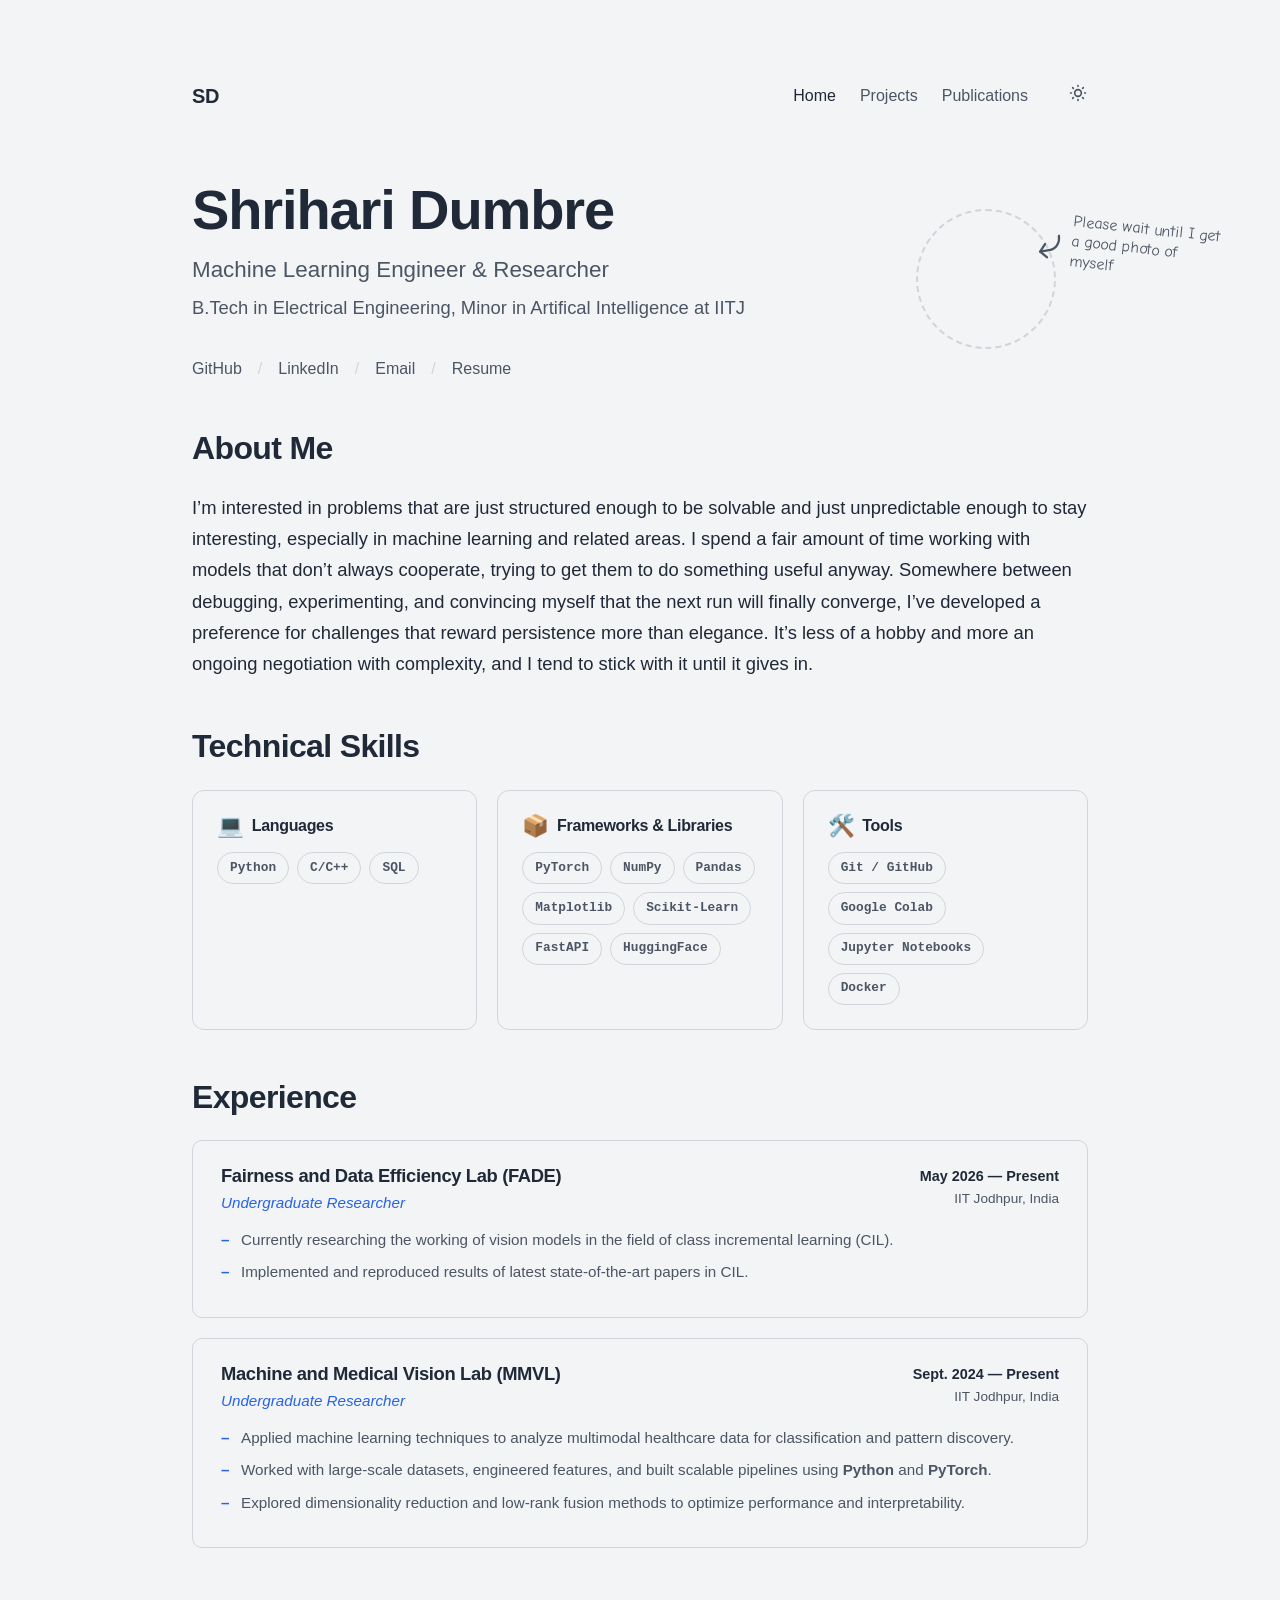
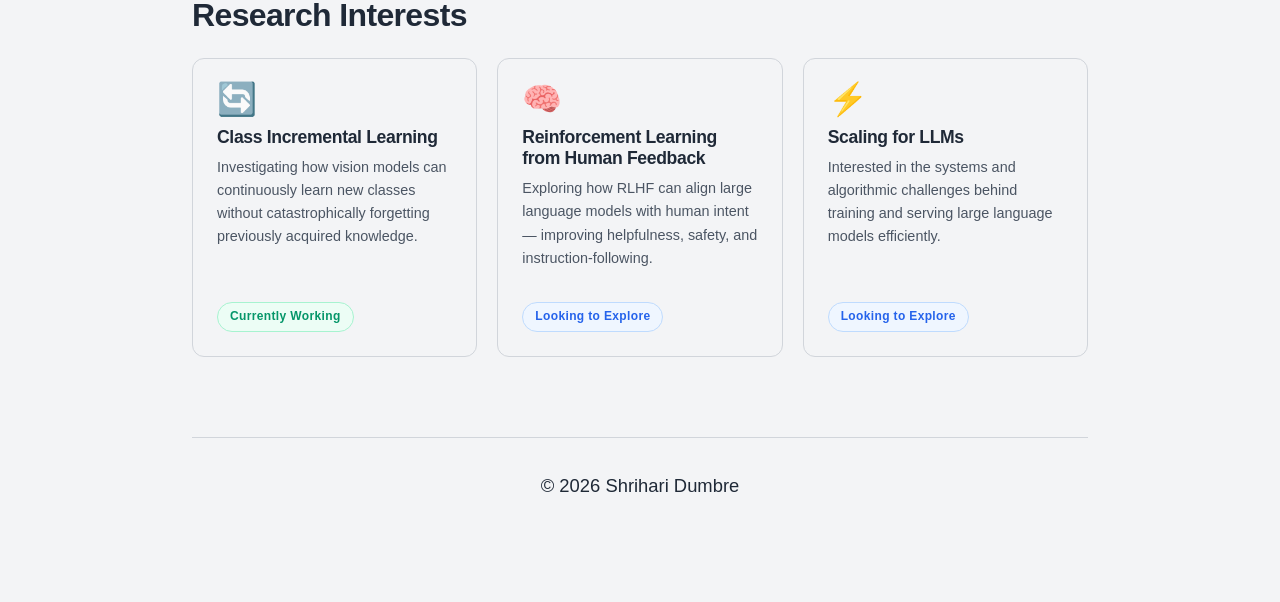
==== index.html @ 342f20e9 "added skills" ====
<!DOCTYPE html>
<html lang="en">
<head>
  <meta charset="UTF-8" />
  <meta name="viewport" content="width=device-width, initial-scale=1.0" />
  <title>Shrihari Dumbre - AI/ML Engineer</title>
  <meta name="description" content="Shrihari Dumbre - Machine Learning Engineer & Researcher." />
  <meta name="theme-color" content="#f3f4f6" />
  <link rel="icon" href="data:image/svg+xml,<svg xmlns='http://www.w3.org/2000/svg' viewBox='0 0 100 100'><text y='.9em' font-size='90'>SD</text></svg>" />
  <link rel="stylesheet" href="style.css?v=2" />
</head>
<body>

<div class="container">
  <nav>
    <a href="index.html" class="logo">SD</a>
    <ul class="nav-links">
      <li><a href="index.html" class="active">Home</a></li>
      <li><a href="projects.html">Projects</a></li>
      <li><a href="publications.html">Publications</a></li>
      <li>
        <button id="theme-toggle" class="theme-toggle" aria-label="Toggle Dark Mode">
          <svg class="sun-icon" xmlns="http://www.w3.org/2000/svg" fill="none" viewBox="0 0 24 24" stroke="currentColor">
            <path stroke-linecap="round" stroke-linejoin="round" stroke-width="2" d="M12 3v1m0 16v1m9-9h-1M4 12H3m15.364 6.364l-.707-.707M6.343 6.343l-.707-.707m12.728 0l-.707.707M6.343 17.657l-.707.707M16 12a4 4 0 11-8 0 4 4 0 018 0z" />
          </svg>
          <svg class="moon-icon" xmlns="http://www.w3.org/2000/svg" fill="none" viewBox="0 0 24 24" stroke="currentColor">
            <path stroke-linecap="round" stroke-linejoin="round" stroke-width="2" d="M20.354 15.354A9 9 0 018.646 3.646 9.003 9.003 0 0012 21a9.003 9.003 0 008.354-5.646z" />
          </svg>
        </button>
      </li>
    </ul>
  </nav>

  <main>
    <section id="hero">
      <div class="hero-layout">
        <div class="hero-text">
          <h1><span class="happy-name">Shrihari Dumbre</span></h1>
          <p class="subtitle">Machine Learning Engineer & Researcher</p>
          <p class="education">B.Tech in Electrical Engineering, Minor in Artifical Intelligence at IITJ</p>
          
          <div class="hero-links">
            <a href="https://github.com/helomelo1" target="_blank" rel="noopener">GitHub</a>
            <span class="sep">/</span>
            <a href="https://linkedin.com/in/shrihari-dumbre" target="_blank" rel="noopener">LinkedIn</a>
            <span class="sep">/</span>
            <a href="mailto:shriharidumbre16@gmail.com">Email</a>
            <span class="sep">/</span>
            <a href="assets/resume.pdf" target="_blank" rel="noopener">Resume</a>
          </div>
        </div>
        
        <div class="hero-photo-container">
          <div class="photo-note">
            Please wait until I get a good photo of myself
            <svg width="36" height="36" viewBox="0 0 24 24" fill="none" stroke="currentColor" stroke-width="1.5" stroke-linecap="round" stroke-linejoin="round" class="arrow-icon">
              <path d="M5 9c0 4.5 3 8.5 8 8.5h6" />
              <path d="m15 13 4 4.5-4 4.5" />
            </svg>
          </div>
          <div class="photo-slot"></div>
        </div>
      </div>
    </section>

    <section id="about">
      <h2>About Me</h2>
      <p>
        I’m interested in problems that are just structured enough to be solvable and just unpredictable enough to stay interesting, especially in machine learning and related areas. I spend a fair amount of time working with models that don’t always cooperate, trying to get them to do something useful anyway. Somewhere between debugging, experimenting, and convincing myself that the next run will finally converge, I’ve developed a preference for challenges that reward persistence more than elegance. It’s less of a hobby and more an ongoing negotiation with complexity, and I tend to stick with it until it gives in.
      </p>
    </section>

    <section id="skills">
      <h2>Technical Skills</h2>

      <div class="skills-grid">
        <div class="skill-category">
          <h3 class="skill-category-title">
            <span class="skill-category-icon">💻</span>
            Languages
          </h3>
          <div class="skill-tags">
            <span class="skill-pill">Python</span>
            <span class="skill-pill">C/C++</span>
            <span class="skill-pill">SQL</span>
          </div>
        </div>

        <div class="skill-category">
          <h3 class="skill-category-title">
            <span class="skill-category-icon">📦</span>
            Frameworks & Libraries
          </h3>
          <div class="skill-tags">
            <span class="skill-pill">PyTorch</span>
            <span class="skill-pill">NumPy</span>
            <span class="skill-pill">Pandas</span>
            <span class="skill-pill">Matplotlib</span>
            <span class="skill-pill">Scikit-Learn</span>
            <span class="skill-pill">FastAPI</span>
            <span class="skill-pill">HuggingFace</span>
          </div>
        </div>

        <div class="skill-category">
          <h3 class="skill-category-title">
            <span class="skill-category-icon">🛠️</span>
            Tools
          </h3>
          <div class="skill-tags">
            <span class="skill-pill">Git / GitHub</span>
            <span class="skill-pill">Google Colab</span>
            <span class="skill-pill">Jupyter Notebooks</span>
            <span class="skill-pill">Docker</span>
          </div>
        </div>
      </div>
    </section>

    <section id="experience">
      <h2>Experience</h2>

      <div class="exp-card">
        <div class="exp-header">
          <div>
            <h3 class="exp-title">Fairness and Data Efficiency Lab (FADE)</h3>
            <p class="exp-role">Undergraduate Researcher</p>
          </div>
          <div class="exp-meta">
            <span class="exp-date">May 2026 — Present</span>
            <span class="exp-location">IIT Jodhpur, India</span>
          </div>
        </div>
        <ul class="exp-bullets">
          <li>Currently researching the working of vision models in the field of class incremental learning (CIL).</li>
          <li>Implemented and reproduced results of latest state-of-the-art papers in CIL.</li>
        </ul>
      </div>

      <div class="exp-card">
        <div class="exp-header">
          <div>
            <h3 class="exp-title">Machine and Medical Vision Lab (MMVL)</h3>
            <p class="exp-role">Undergraduate Researcher</p>
          </div>
          <div class="exp-meta">
            <span class="exp-date">Sept. 2024 — Present</span>
            <span class="exp-location">IIT Jodhpur, India</span>
          </div>
        </div>
        <ul class="exp-bullets">
          <li>Applied machine learning techniques to analyze multimodal healthcare data for classification and pattern discovery.</li>
          <li>Worked with large-scale datasets, engineered features, and built scalable pipelines using <strong>Python</strong> and <strong>PyTorch</strong>.</li>
          <li>Explored dimensionality reduction and low-rank fusion methods to optimize performance and interpretability.</li>
        </ul>
      </div>
    </section>

    <section id="research-interests">
      <h2>Research Interests</h2>

      <div class="research-grid">
        <div class="research-card">
          <div class="research-icon">🔄</div>
          <h3>Class Incremental Learning</h3>
          <p>Investigating how vision models can continuously learn new classes without catastrophically forgetting previously acquired knowledge.</p>
          <span class="research-status active">Currently Working</span>
        </div>

        <div class="research-card">
          <div class="research-icon">🧠</div>
          <h3>Reinforcement Learning from Human Feedback</h3>
          <p>Exploring how RLHF can align large language models with human intent — improving helpfulness, safety, and instruction-following.</p>
          <span class="research-status exploring">Looking to Explore</span>
        </div>

        <div class="research-card">
          <div class="research-icon">⚡</div>
          <h3>Scaling for LLMs</h3>
          <p>Interested in the systems and algorithmic challenges behind training and serving large language models efficiently.</p>
          <span class="research-status exploring">Looking to Explore</span>
        </div>
      </div>
    </section>
  </main>

  <footer>
    <p>© 2026 Shrihari Dumbre</p>
  </footer>
</div>

<script src="script.js"></script>
</body>
</html>
---- style.css ----
@import url('https://fonts.googleapis.com/css2?family=Comic+Neue:wght@700&display=swap');

:root {
  --bg: #f3f4f6;
  --text: #1f2937;
  --text-muted: #4b5563;
  --border: #d1d5db;
  --accent: #2563eb;
  --accent-hover: #1d4ed8;
  --font-sans: -apple-system, BlinkMacSystemFont, "Segoe UI", Roboto, "Helvetica Neue", Arial, sans-serif;
  --font-mono: ui-monospace, SFMono-Regular, Menlo, Monaco, Consolas, monospace;
}

[data-theme="dark"] {
  --bg: #171717;
  --text: #f5f5f5;
  --text-muted: #a3a3a3;
  --border: #404040;
  --accent: #60a5fa;
  --accent-hover: #93c5fd;
}

*, *::before, *::after {
  box-sizing: border-box;
  margin: 0;
  padding: 0;
}

body {
  font-family: var(--font-sans);
  background-color: var(--bg);
  color: var(--text);
  line-height: 1.6;
  -webkit-font-smoothing: antialiased;
  -moz-osx-font-smoothing: grayscale;
}

.container {
  max-width: 960px;
  margin: 0 auto;
  padding: 5rem 2rem;
}

/* Navigation */
nav {
  margin-bottom: 4rem;
  display: flex;
  align-items: center;
  justify-content: space-between;
}

.logo {
  font-weight: 700;
  font-size: 1.25rem;
  color: var(--text);
  text-decoration: none;
  letter-spacing: -0.02em;
}

.nav-links {
  list-style: none;
  display: flex;
  gap: 1.5rem;
}

.nav-links a {
  text-decoration: none;
  color: var(--text-muted);
  font-weight: 500;
  transition: color 0.2s ease;
}

.nav-links a:hover,
.nav-links a.active {
  color: var(--text);
}

.theme-toggle {
  background: none;
  border: none;
  color: var(--text-muted);
  cursor: pointer;
  display: flex;
  align-items: center;
  justify-content: center;
  transition: color 0.2s ease;
  padding: 0;
  margin-left: 1rem;
}

.theme-toggle:hover {
  color: var(--text);
}

.theme-toggle svg {
  width: 20px;
  height: 20px;
}

[data-theme="dark"] .sun-icon {
  display: none;
}
:root:not([data-theme="dark"]) .moon-icon {
  display: none;
}

/* Typography */
h1, h2, h3 {
  font-weight: 700;
  color: var(--text);
  line-height: 1.2;
  letter-spacing: -0.02em;
}

h1 {
  font-size: 3.5rem;
  margin-bottom: 0.5rem;
}

h2 {
  font-size: 2rem;
  margin-top: 3rem;
  margin-bottom: 1.5rem;
  color: var(--text);
}

h3 {
  font-size: 1.4rem;
  margin-bottom: 0.75rem;
}

p {
  margin-bottom: 1.25rem;
  color: var(--text);
  font-size: 1.15rem;
  line-height: 1.7;
}

.subtitle {
  font-size: 1.4rem;
  color: var(--text-muted);
  margin-bottom: 2rem;
}

.hero-text .subtitle {
  margin-bottom: 0.2rem;
}

.education {
  font-size: 1.15rem;
  color: var(--text-muted);
  margin-top: 0;
  margin-bottom: 2rem;
  font-weight: 500;
}

/* Links */
a {
  color: var(--accent);
  text-decoration: none;
}

a:hover {
  text-decoration: underline;
  color: var(--accent-hover);
}

.hero-links {
  display: flex;
  gap: 1rem;
  margin-top: 1.5rem;
  align-items: center;
}

.hero-links .sep {
  color: var(--border);
}

.hero-links a {
  color: var(--text-muted);
  font-weight: 500;
}

.hero-links a:hover {
  color: var(--text);
  text-decoration: none;
}

/* Projects */
.project-list {
  display: flex;
  flex-direction: column;
  gap: 2rem;
  margin-top: 2rem;
}

.project-item {
  border: 1px solid var(--border);
  padding: 1.5rem;
  border-radius: 8px;
  transition: border-color 0.2s ease, box-shadow 0.2s ease;
  text-decoration: none;
  display: block;
}

.project-item:hover {
  border-color: #d1d5db;
  box-shadow: 0 4px 6px -1px rgba(0, 0, 0, 0.05);
  text-decoration: none;
}

.project-item p {
  color: var(--text-muted);
  margin-bottom: 1rem;
  font-size: 0.95rem;
}

.tags {
  display: flex;
  flex-wrap: wrap;
  gap: 1rem;
}

.tag {
  font-family: var(--font-mono);
  font-size: 0.85rem;
  font-weight: 600;
  padding: 0.25rem 0.6rem;
  border-radius: 6px;
  border: 1px solid transparent;
}

/* Cohesive Tag Palette (Light Mode) */
.tag:nth-child(5n+1) { background-color: #eff6ff; color: #2563eb; border-color: #bfdbfe; } /* Blue */
.tag:nth-child(5n+2) { background-color: #f5f3ff; color: #7c3aed; border-color: #ddd6fe; } /* Violet */
.tag:nth-child(5n+3) { background-color: #f0fdf4; color: #16a34a; border-color: #bbf7d0; } /* Green */
.tag:nth-child(5n+4) { background-color: #fffbeb; color: #d97706; border-color: #fde68a; } /* Amber */
.tag:nth-child(5n+5) { background-color: #f8fafc; color: #475569; border-color: #e2e8f0; } /* Slate */

/* Cohesive Tag Palette (Dark Mode) */
[data-theme="dark"] .tag:nth-child(5n+1) { background-color: rgba(37, 99, 235, 0.15); color: #60a5fa; border-color: rgba(37, 99, 235, 0.3); }
[data-theme="dark"] .tag:nth-child(5n+2) { background-color: rgba(124, 58, 237, 0.15); color: #a78bfa; border-color: rgba(124, 58, 237, 0.3); }
[data-theme="dark"] .tag:nth-child(5n+3) { background-color: rgba(22, 163, 74, 0.15); color: #4ade80; border-color: rgba(22, 163, 74, 0.3); }
[data-theme="dark"] .tag:nth-child(5n+4) { background-color: rgba(217, 119, 6, 0.15); color: #fbbf24; border-color: rgba(217, 119, 6, 0.3); }
[data-theme="dark"] .tag:nth-child(5n+5) { background-color: rgba(71, 85, 105, 0.15); color: #94a3b8; border-color: rgba(71, 85, 105, 0.3); }

/* Footer */
footer {
  margin-top: 5rem;
  padding-top: 2rem;
  border-top: 1px solid var(--border);
  color: var(--text-muted);
  font-size: 0.875rem;
  text-align: center;
}

/* Experience Cards */
.exp-card {
  border: 1px solid var(--border);
  border-radius: 10px;
  padding: 1.5rem 1.75rem;
  margin-bottom: 1.25rem;
  transition: border-color 0.25s ease, box-shadow 0.25s ease, transform 0.25s ease;
  background: var(--bg);
}

.exp-card:hover {
  border-color: var(--accent);
  box-shadow: 0 4px 16px rgba(37, 99, 235, 0.08);
  transform: translateY(-2px);
}

[data-theme="dark"] .exp-card:hover {
  box-shadow: 0 4px 16px rgba(96, 165, 250, 0.1);
}

.exp-header {
  display: flex;
  justify-content: space-between;
  align-items: flex-start;
  gap: 1rem;
  margin-bottom: 0.75rem;
}

.exp-title {
  font-size: 1.15rem;
  font-weight: 700;
  color: var(--text);
  margin-bottom: 0.2rem;
}

.exp-role {
  font-size: 0.95rem;
  color: var(--accent);
  font-weight: 500;
  font-style: italic;
  margin-bottom: 0 !important;
}

.exp-meta {
  display: flex;
  flex-direction: column;
  align-items: flex-end;
  flex-shrink: 0;
}

.exp-date {
  font-size: 0.9rem;
  font-weight: 600;
  color: var(--text);
  white-space: nowrap;
}

.exp-location {
  font-size: 0.85rem;
  color: var(--text-muted);
}

.exp-bullets {
  list-style: none;
  padding-left: 0;
  margin-top: 0.5rem;
}

.exp-bullets li {
  position: relative;
  padding-left: 1.25rem;
  margin-bottom: 0.5rem;
  font-size: 0.95rem;
  color: var(--text-muted);
  line-height: 1.6;
}

.exp-bullets li::before {
  content: "–";
  position: absolute;
  left: 0;
  color: var(--accent);
  font-weight: 700;
}

/* Research Interest Cards */
.research-grid {
  display: grid;
  grid-template-columns: repeat(auto-fit, minmax(260px, 1fr));
  gap: 1.25rem;
}

.research-card {
  border: 1px solid var(--border);
  border-radius: 12px;
  padding: 1.5rem;
  transition: border-color 0.25s ease, box-shadow 0.25s ease, transform 0.25s ease;
  background: var(--bg);
  display: flex;
  flex-direction: column;
}

.research-card:hover {
  border-color: var(--accent);
  box-shadow: 0 6px 20px rgba(37, 99, 235, 0.08);
  transform: translateY(-3px);
}

[data-theme="dark"] .research-card:hover {
  box-shadow: 0 6px 20px rgba(96, 165, 250, 0.1);
}

.research-icon {
  font-size: 2rem;
  margin-bottom: 0.75rem;
  line-height: 1;
}

.research-card h3 {
  font-size: 1.1rem;
  margin-bottom: 0.5rem;
}

.research-card p {
  font-size: 0.9rem;
  color: var(--text-muted);
  line-height: 1.6;
  flex: 1;
}

.research-status {
  display: inline-block;
  font-size: 0.75rem;
  font-weight: 600;
  letter-spacing: 0.03em;
  padding: 0.3rem 0.75rem;
  border-radius: 20px;
  margin-top: 0.75rem;
  width: fit-content;
}

.research-status.active {
  background-color: #ecfdf5;
  color: #059669;
  border: 1px solid #a7f3d0;
}

.research-status.exploring {
  background-color: #eff6ff;
  color: #2563eb;
  border: 1px solid #bfdbfe;
}

[data-theme="dark"] .research-status.active {
  background-color: rgba(5, 150, 105, 0.15);
  color: #34d399;
  border-color: rgba(5, 150, 105, 0.3);
}

[data-theme="dark"] .research-status.exploring {
  background-color: rgba(37, 99, 235, 0.15);
  color: #60a5fa;
  border-color: rgba(37, 99, 235, 0.3);
}

/* Technical Skills */
.skills-grid {
  display: grid;
  grid-template-columns: repeat(3, 1fr);
  gap: 1.25rem;
}

.skill-category {
  border: 1px solid var(--border);
  border-radius: 12px;
  padding: 1.5rem;
  background: var(--bg);
  transition: border-color 0.25s ease, box-shadow 0.25s ease, transform 0.25s ease;
}

.skill-category:hover {
  border-color: var(--accent);
  box-shadow: 0 6px 20px rgba(37, 99, 235, 0.08);
  transform: translateY(-3px);
}

[data-theme="dark"] .skill-category:hover {
  box-shadow: 0 6px 20px rgba(96, 165, 250, 0.1);
}

.skill-category-title {
  font-size: 1rem;
  font-weight: 700;
  color: var(--text);
  margin-bottom: 1rem;
  display: flex;
  align-items: center;
  gap: 0.5rem;
}

.skill-category-icon {
  font-size: 1.35rem;
  line-height: 1;
}

.skill-tags {
  display: flex;
  flex-wrap: wrap;
  gap: 0.5rem;
}

.skill-pill {
  font-family: var(--font-mono);
  font-size: 0.8rem;
  font-weight: 600;
  padding: 0.3rem 0.75rem;
  border-radius: 20px;
  border: 1px solid var(--border);
  color: var(--text-muted);
  background: var(--bg);
  transition: all 0.2s ease;
  cursor: default;
}

.skill-pill:hover {
  color: var(--accent);
  border-color: var(--accent);
  background: #eff6ff;
  box-shadow: 0 0 0 3px rgba(37, 99, 235, 0.08);
}

[data-theme="dark"] .skill-pill:hover {
  background: rgba(37, 99, 235, 0.12);
  box-shadow: 0 0 0 3px rgba(96, 165, 250, 0.1);
}

/* Hero Layout & Photo Slot */
.happy-name {
  color: var(--text);
}

.hero-layout {
  display: flex;
  align-items: center;
  justify-content: space-between;
  gap: 2rem;
  margin-bottom: 2rem;
}

.hero-text {
  flex: 1;
}

.hero-photo-container {
  position: relative;
  display: flex;
  justify-content: center;
  align-items: center;
  flex-shrink: 0;
  margin-right: 2rem;
}

.photo-slot {
  width: 140px;
  height: 140px;
  border-radius: 50%;
  background: var(--bg);
  border: 2px dashed var(--border);
  display: flex;
  align-items: center;
  justify-content: center;
}

.photo-note {
  position: absolute;
  left: 155px;
  top: 10px;
  width: 150px;
  font-family: 'Comic Neue', "Comic Sans MS", cursive;
  font-size: 1rem;
  color: var(--text-muted);
  line-height: 1.25;
  text-align: left;
  transform: rotate(6deg);
}

.photo-note svg {
  position: absolute;
  left: -40px;
  top: 15px;
  color: var(--text-muted);
  transform: scaleX(-1) rotate(15deg);
}

@media (max-width: 600px) {
  h1 { font-size: 2rem; }
  .nav-links { gap: 1rem; }
  
  .hero-layout {
    flex-direction: column-reverse;
    align-items: flex-start;
  }
  .hero-photo-container {
    align-self: center;
    margin-right: 0;
    margin-bottom: 2.5rem;
    margin-left: 0;
  }
  .photo-note {
    left: 145px;
    top: 5px;
    text-align: left;
    transform: rotate(4deg);
  }
  .photo-note svg {
    left: -40px;
    top: 20px;
    transform: scaleX(-1) rotate(15deg);
  }

  .exp-header {
    flex-direction: column;
  }
  .exp-meta {
    align-items: flex-start;
  }
  .research-grid {
    grid-template-columns: 1fr;
  }
  .skills-grid {
    grid-template-columns: 1fr;
  }
}
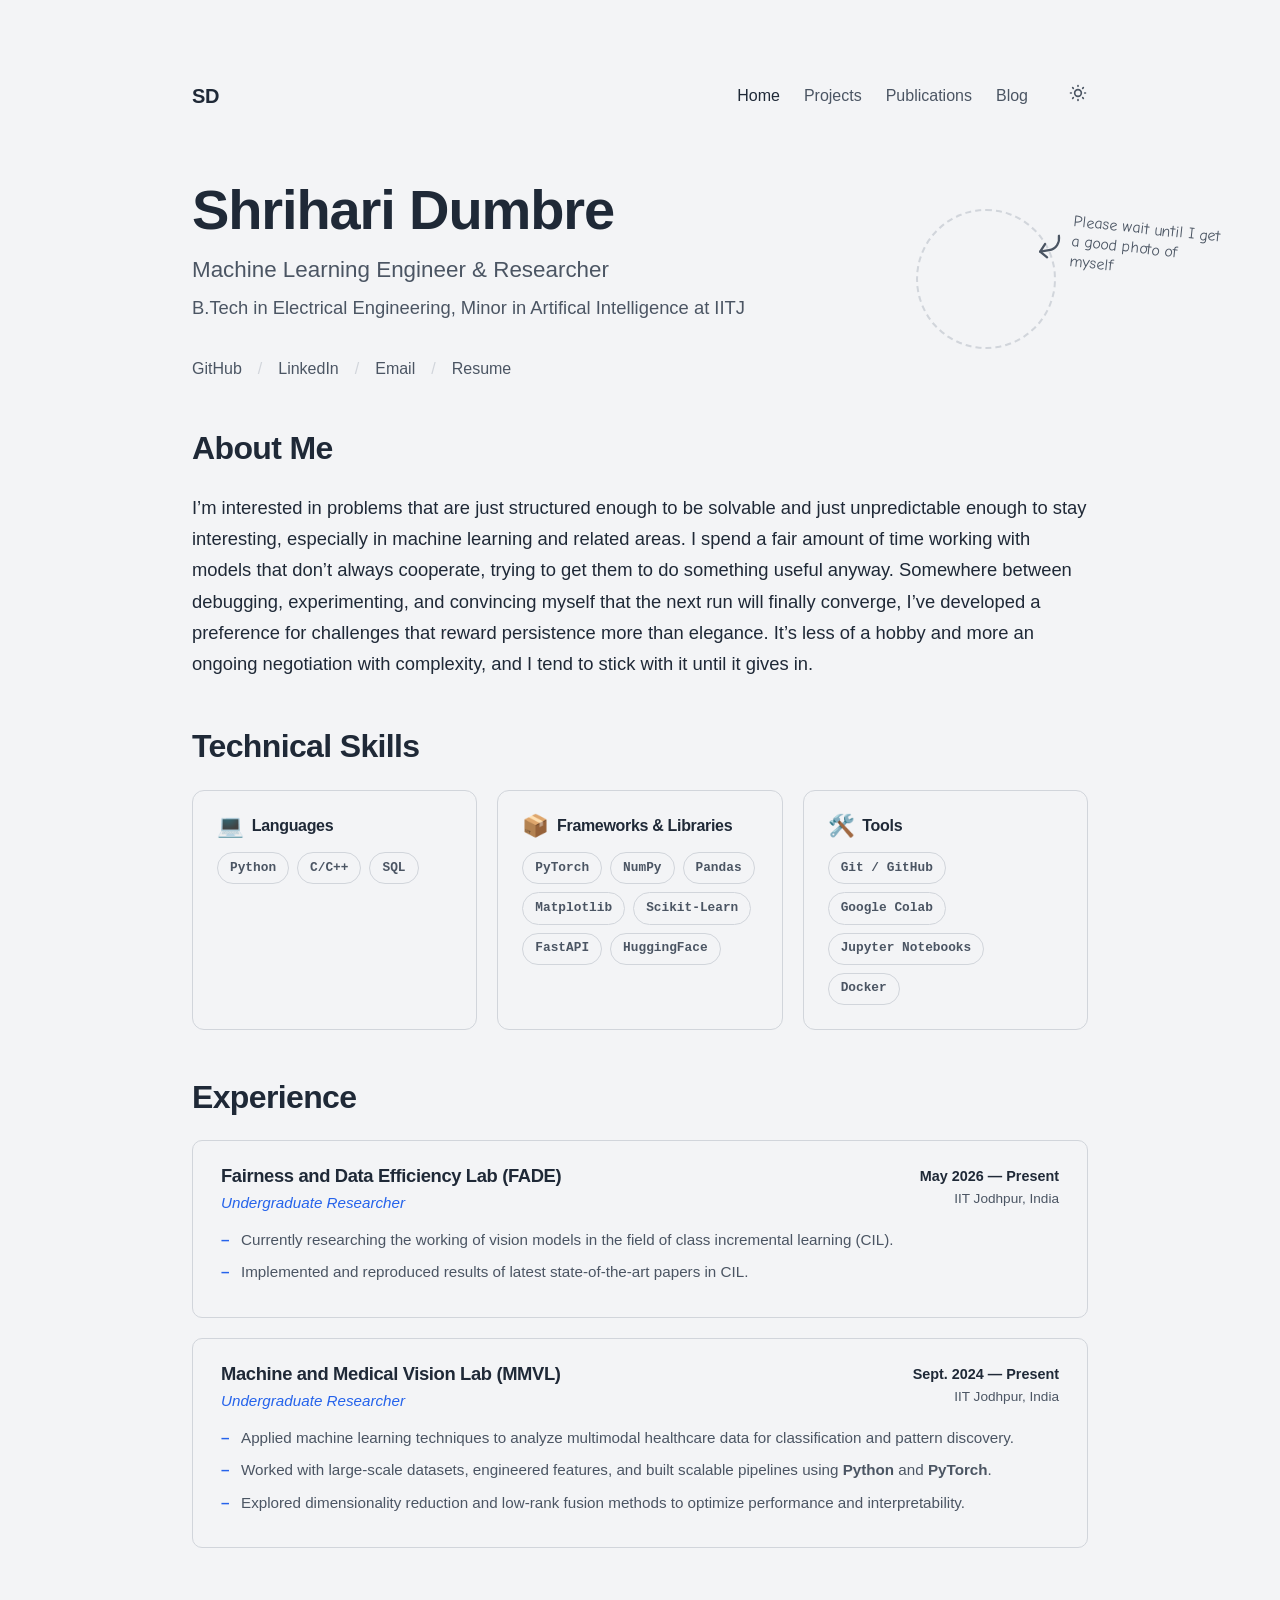
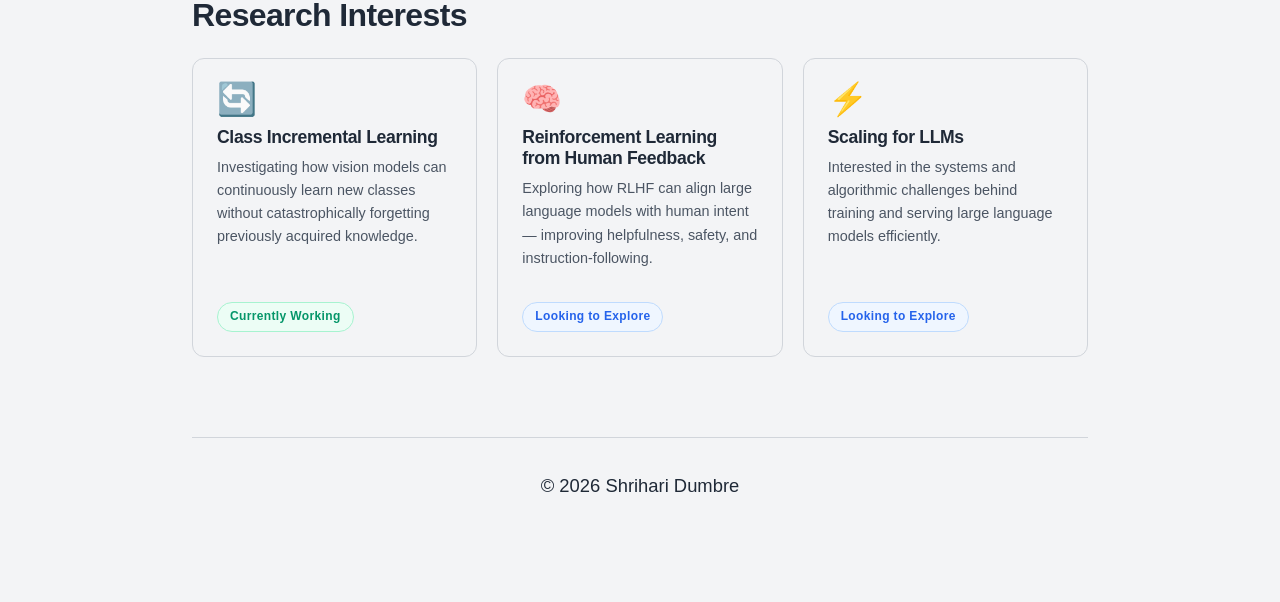
==== commit 4247945d: "added blog section" ====
--- a/index.html
+++ b/index.html
@@ -18,6 +18,7 @@
       <li><a href="index.html" class="active">Home</a></li>
       <li><a href="projects.html">Projects</a></li>
       <li><a href="publications.html">Publications</a></li>
+      <li><a href="blogs.html">Blog</a></li>
       <li>
         <button id="theme-toggle" class="theme-toggle" aria-label="Toggle Dark Mode">
           <svg class="sun-icon" xmlns="http://www.w3.org/2000/svg" fill="none" viewBox="0 0 24 24" stroke="currentColor">
--- a/style.css
+++ b/style.css
@@ -548,6 +548,260 @@
   transform: scaleX(-1) rotate(15deg);
 }
 
+/* Blog Listing */
+.blog-list {
+  display: flex;
+  flex-direction: column;
+  gap: 1rem;
+  margin-top: 1rem;
+}
+
+.blog-card {
+  display: flex;
+  align-items: center;
+  justify-content: space-between;
+  gap: 1.5rem;
+  border: 1px solid var(--border);
+  border-radius: 12px;
+  padding: 1.75rem 2rem;
+  text-decoration: none;
+  background: var(--bg);
+  transition: border-color 0.25s ease, box-shadow 0.25s ease, transform 0.25s ease;
+}
+
+.blog-card:hover {
+  border-color: var(--accent);
+  box-shadow: 0 6px 24px rgba(37, 99, 235, 0.08);
+  transform: translateY(-2px);
+  text-decoration: none;
+}
+
+[data-theme="dark"] .blog-card:hover {
+  box-shadow: 0 6px 24px rgba(96, 165, 250, 0.1);
+}
+
+.blog-card-content {
+  flex: 1;
+  min-width: 0;
+}
+
+.blog-card-meta {
+  display: flex;
+  align-items: center;
+  gap: 0.5rem;
+  font-size: 0.85rem;
+  color: var(--text-muted);
+  margin-bottom: 0.5rem;
+  font-weight: 500;
+}
+
+.blog-meta-sep {
+  color: var(--border);
+}
+
+.blog-card-title {
+  font-size: 1.35rem;
+  font-weight: 700;
+  color: var(--text);
+  margin-bottom: 0.5rem;
+  margin-top: 0;
+  line-height: 1.3;
+}
+
+.blog-card-excerpt {
+  font-size: 0.95rem;
+  color: var(--text-muted);
+  line-height: 1.6;
+  margin-bottom: 0.75rem;
+}
+
+.blog-card-tags {
+  display: flex;
+  flex-wrap: wrap;
+  gap: 0.5rem;
+}
+
+.blog-card-tags .tag {
+  font-size: 0.78rem;
+  padding: 0.2rem 0.55rem;
+}
+
+.blog-card-arrow {
+  flex-shrink: 0;
+  color: var(--text-muted);
+  transition: color 0.2s ease, transform 0.2s ease;
+}
+
+.blog-card:hover .blog-card-arrow {
+  color: var(--accent);
+  transform: translateX(4px);
+}
+
+/* Blog Article */
+.blog-back-link {
+  display: inline-flex;
+  align-items: center;
+  font-size: 0.9rem;
+  font-weight: 500;
+  color: var(--text-muted);
+  text-decoration: none;
+  margin-bottom: 2rem;
+  transition: color 0.2s ease;
+}
+
+.blog-back-link:hover {
+  color: var(--accent);
+  text-decoration: none;
+}
+
+.blog-article-header {
+  margin-bottom: 3rem;
+  padding-bottom: 2rem;
+  border-bottom: 1px solid var(--border);
+}
+
+.blog-article-header h1 {
+  font-size: 2.75rem;
+  margin-bottom: 1rem;
+  line-height: 1.15;
+}
+
+.blog-article-meta {
+  display: flex;
+  align-items: center;
+  gap: 0.5rem;
+  font-size: 0.9rem;
+  color: var(--text-muted);
+  margin-bottom: 1rem;
+  font-weight: 500;
+}
+
+.blog-article-tags {
+  display: flex;
+  flex-wrap: wrap;
+  gap: 0.5rem;
+}
+
+/* Blog Content Prose */
+.blog-content {
+  max-width: 100%;
+}
+
+.blog-content h2 {
+  font-size: 1.75rem;
+  margin-top: 2.5rem;
+  margin-bottom: 1rem;
+  padding-top: 1rem;
+}
+
+.blog-content h3 {
+  font-size: 1.3rem;
+  margin-top: 2rem;
+  margin-bottom: 0.75rem;
+}
+
+.blog-content p {
+  margin-bottom: 1.25rem;
+  font-size: 1.05rem;
+  line-height: 1.8;
+}
+
+.blog-content ul,
+.blog-content ol {
+  margin-bottom: 1.25rem;
+  padding-left: 1.5rem;
+}
+
+.blog-content li {
+  margin-bottom: 0.5rem;
+  font-size: 1.05rem;
+  line-height: 1.7;
+  color: var(--text);
+}
+
+.blog-content pre {
+  background: #1e1e2e;
+  color: #cdd6f4;
+  padding: 1.25rem 1.5rem;
+  border-radius: 10px;
+  overflow-x: auto;
+  margin-bottom: 1.5rem;
+  font-family: var(--font-mono);
+  font-size: 0.9rem;
+  line-height: 1.7;
+  border: 1px solid rgba(255, 255, 255, 0.08);
+}
+
+.blog-content code {
+  font-family: var(--font-mono);
+  font-size: 0.88em;
+  background: rgba(37, 99, 235, 0.08);
+  color: var(--accent);
+  padding: 0.15rem 0.4rem;
+  border-radius: 4px;
+}
+
+.blog-content pre code {
+  background: none;
+  color: inherit;
+  padding: 0;
+  border-radius: 0;
+  font-size: 0.9rem;
+}
+
+.blog-content blockquote {
+  border-left: 3px solid var(--accent);
+  margin: 1.5rem 0;
+  padding: 0.75rem 1.25rem;
+  background: rgba(37, 99, 235, 0.04);
+  border-radius: 0 8px 8px 0;
+}
+
+[data-theme="dark"] .blog-content blockquote {
+  background: rgba(96, 165, 250, 0.06);
+}
+
+.blog-content blockquote p {
+  font-style: italic;
+  color: var(--text-muted);
+  margin-bottom: 0;
+}
+
+.blog-content img {
+  max-width: 100%;
+  height: auto;
+  border-radius: 10px;
+  margin: 1.5rem 0;
+  border: 1px solid var(--border);
+}
+
+.blog-content mark {
+  background: rgba(250, 204, 21, 0.3);
+  color: var(--text);
+  padding: 0.1rem 0.3rem;
+  border-radius: 3px;
+}
+
+[data-theme="dark"] .blog-content mark {
+  background: rgba(250, 204, 21, 0.2);
+}
+
+.blog-content hr {
+  border: none;
+  border-top: 1px solid var(--border);
+  margin: 2rem 0;
+}
+
+.blog-content a {
+  color: var(--accent);
+  text-decoration: underline;
+  text-underline-offset: 2px;
+}
+
+.blog-content a:hover {
+  color: var(--accent-hover);
+}
+
 @media (max-width: 600px) {
   h1 { font-size: 2rem; }
   .nav-links { gap: 1rem; }
@@ -586,4 +840,19 @@
   .skills-grid {
     grid-template-columns: 1fr;
   }
-}
+
+  /* Blog responsive */
+  .blog-card {
+    padding: 1.25rem 1.5rem;
+  }
+  .blog-card-title {
+    font-size: 1.15rem;
+  }
+  .blog-card-arrow {
+    display: none;
+  }
+  .blog-article-header h1 {
+    font-size: 2rem;
+  }
+}
+
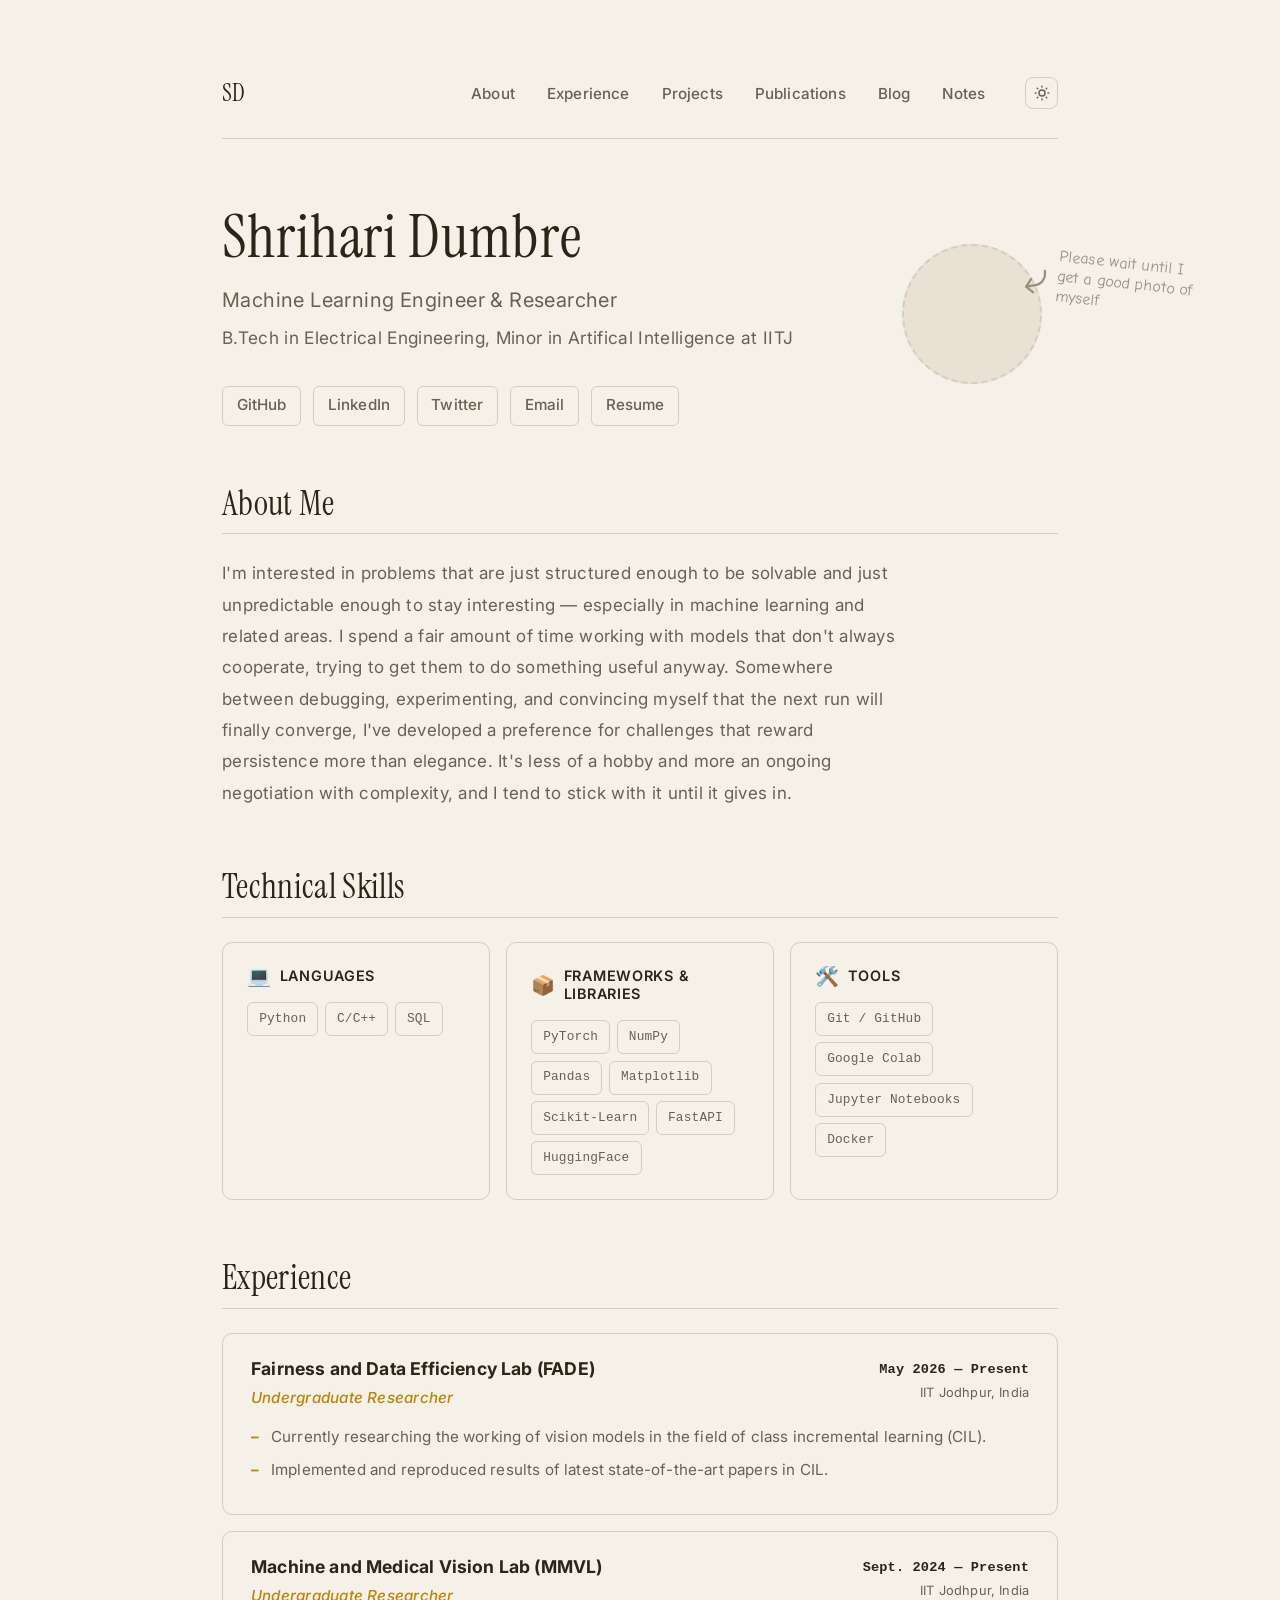
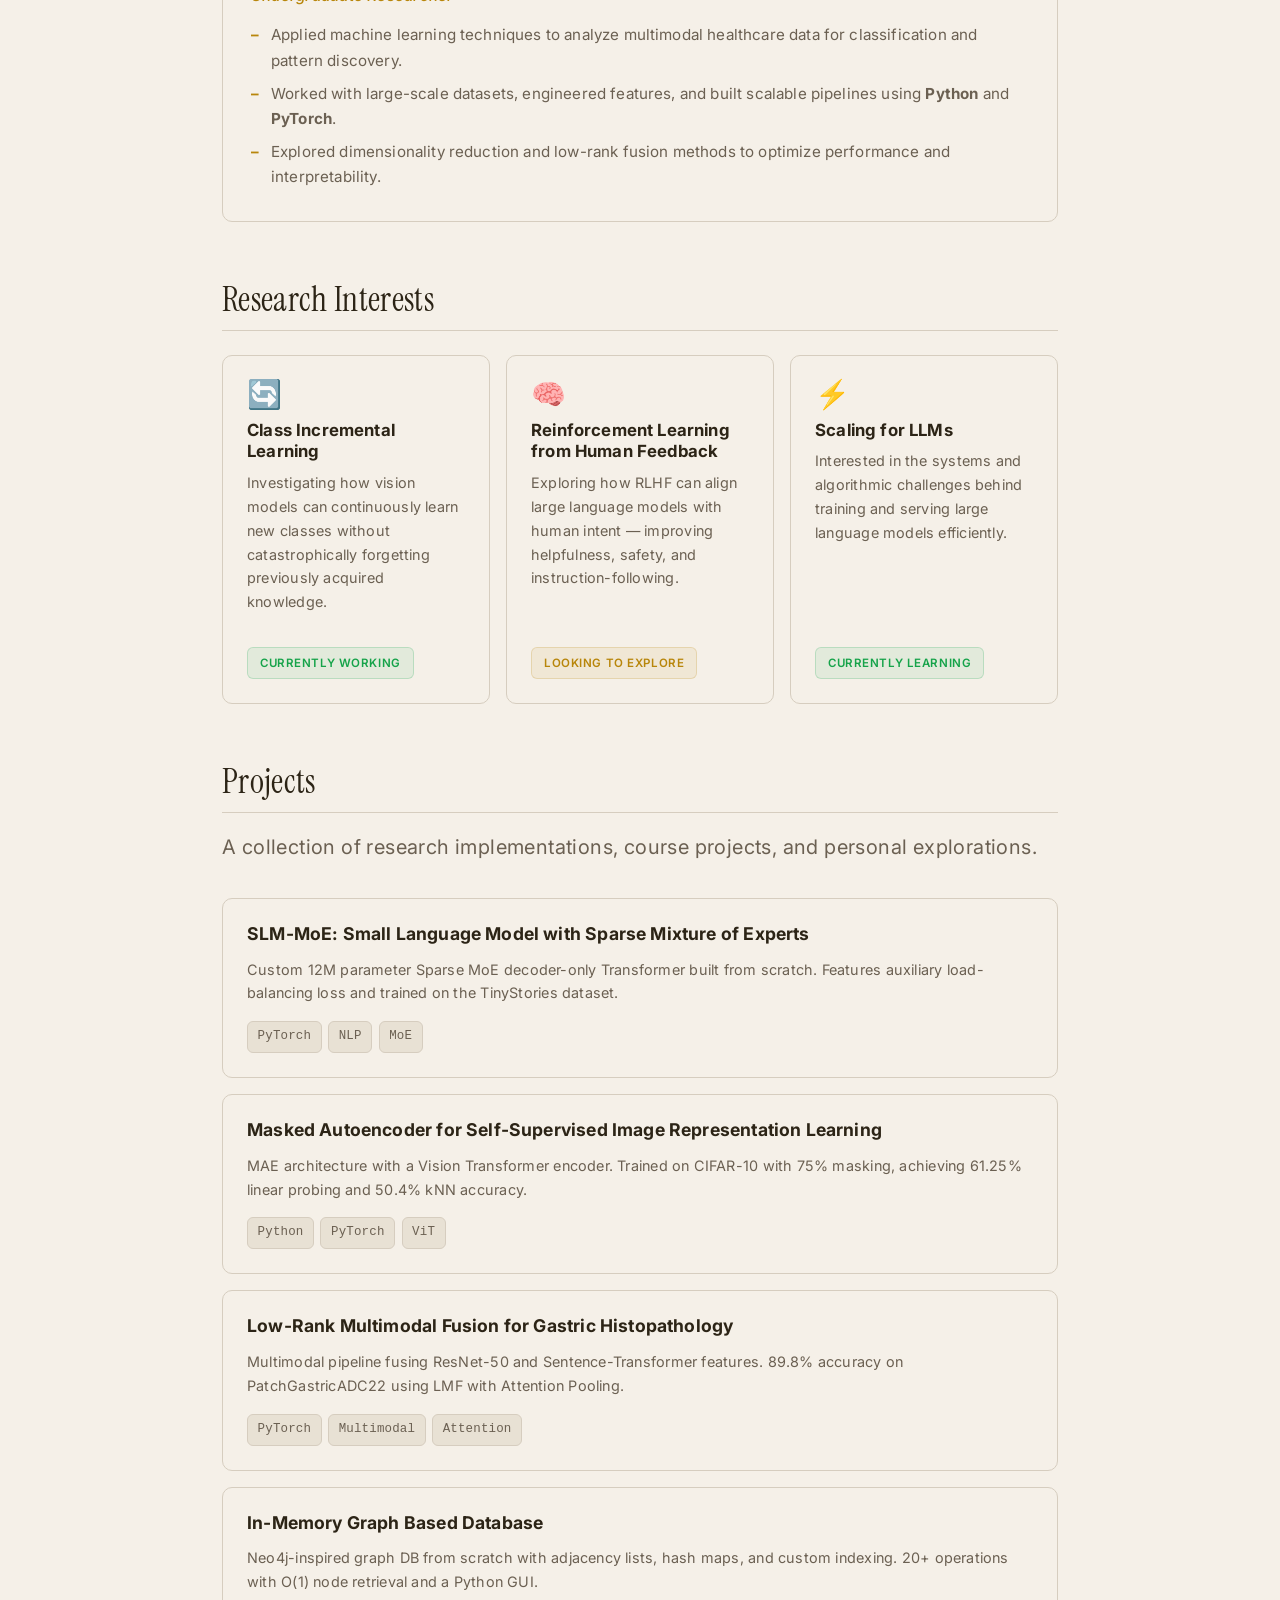
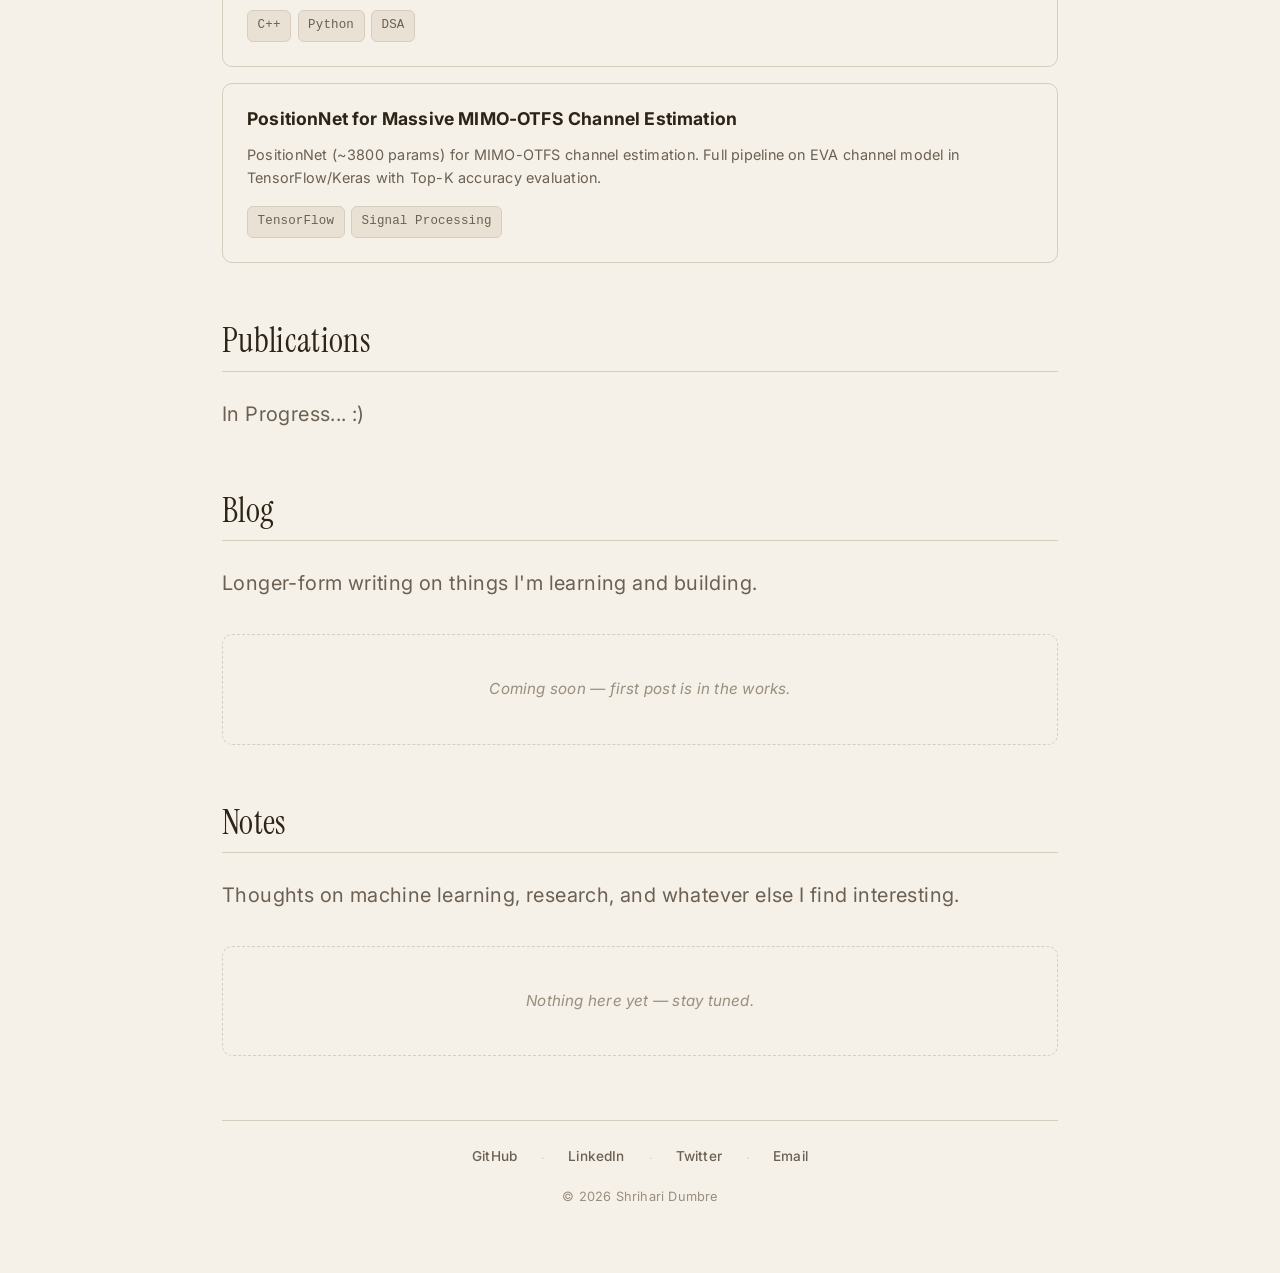
==== commit 087a8825: "redesign" ====
--- a/index.html
+++ b/index.html
@@ -5,20 +5,24 @@
   <meta name="viewport" content="width=device-width, initial-scale=1.0" />
   <title>Shrihari Dumbre - AI/ML Engineer</title>
   <meta name="description" content="Shrihari Dumbre - Machine Learning Engineer & Researcher." />
-  <meta name="theme-color" content="#f3f4f6" />
+  <meta name="theme-color" content="#f5f0e8" />
   <link rel="icon" href="data:image/svg+xml,<svg xmlns='http://www.w3.org/2000/svg' viewBox='0 0 100 100'><text y='.9em' font-size='90'>SD</text></svg>" />
-  <link rel="stylesheet" href="style.css?v=2" />
+  <link rel="preconnect" href="https://fonts.googleapis.com" />
+  <link rel="preconnect" href="https://fonts.gstatic.com" crossorigin />
+  <link rel="stylesheet" href="style.css?v=4" />
 </head>
 <body>
 
 <div class="container">
   <nav>
-    <a href="index.html" class="logo">SD</a>
+    <a href="#hero" class="logo">SD</a>
     <ul class="nav-links">
-      <li><a href="index.html" class="active">Home</a></li>
-      <li><a href="projects.html">Projects</a></li>
-      <li><a href="publications.html">Publications</a></li>
-      <li><a href="blogs.html">Blog</a></li>
+      <li><a href="#about">About</a></li>
+      <li><a href="#experience">Experience</a></li>
+      <li><a href="#projects">Projects</a></li>
+      <li><a href="#publications">Publications</a></li>
+      <li><a href="#blog">Blog</a></li>
+      <li><a href="#notes">Notes</a></li>
       <li>
         <button id="theme-toggle" class="theme-toggle" aria-label="Toggle Dark Mode">
           <svg class="sun-icon" xmlns="http://www.w3.org/2000/svg" fill="none" viewBox="0 0 24 24" stroke="currentColor">
@@ -33,7 +37,8 @@
   </nav>
 
   <main>
-    <section id="hero">
+    <!-- ═══ Hero ═══ -->
+    <section id="hero" data-animate>
       <div class="hero-layout">
         <div class="hero-text">
           <h1><span class="happy-name">Shrihari Dumbre</span></h1>
@@ -42,11 +47,9 @@
           
           <div class="hero-links">
             <a href="https://github.com/helomelo1" target="_blank" rel="noopener">GitHub</a>
-            <span class="sep">/</span>
             <a href="https://linkedin.com/in/shrihari-dumbre" target="_blank" rel="noopener">LinkedIn</a>
-            <span class="sep">/</span>
+            <a href="https://x.com/shriharimd" target="_blank" rel="noopener">Twitter</a>
             <a href="mailto:shriharidumbre16@gmail.com">Email</a>
-            <span class="sep">/</span>
             <a href="assets/resume.pdf" target="_blank" rel="noopener">Resume</a>
           </div>
         </div>
@@ -64,17 +67,19 @@
       </div>
     </section>
 
-    <section id="about">
+    <!-- ═══ About ═══ -->
+    <section id="about" data-animate>
       <h2>About Me</h2>
       <p>
-        I’m interested in problems that are just structured enough to be solvable and just unpredictable enough to stay interesting, especially in machine learning and related areas. I spend a fair amount of time working with models that don’t always cooperate, trying to get them to do something useful anyway. Somewhere between debugging, experimenting, and convincing myself that the next run will finally converge, I’ve developed a preference for challenges that reward persistence more than elegance. It’s less of a hobby and more an ongoing negotiation with complexity, and I tend to stick with it until it gives in.
+        I'm interested in problems that are just structured enough to be solvable and just unpredictable enough to stay interesting — especially in machine learning and related areas. I spend a fair amount of time working with models that don't always cooperate, trying to get them to do something useful anyway. Somewhere between debugging, experimenting, and convincing myself that the next run will finally converge, I've developed a preference for challenges that reward persistence more than elegance. It's less of a hobby and more an ongoing negotiation with complexity, and I tend to stick with it until it gives in.
       </p>
     </section>
 
-    <section id="skills">
+    <!-- ═══ Skills ═══ -->
+    <section id="skills" data-animate>
       <h2>Technical Skills</h2>
 
-      <div class="skills-grid">
+      <div class="skills-grid" data-animate-stagger>
         <div class="skill-category">
           <h3 class="skill-category-title">
             <span class="skill-category-icon">💻</span>
@@ -118,7 +123,8 @@
       </div>
     </section>
 
-    <section id="experience">
+    <!-- ═══ Experience ═══ -->
+    <section id="experience" data-animate>
       <h2>Experience</h2>
 
       <div class="exp-card">
@@ -157,10 +163,11 @@
       </div>
     </section>
 
-    <section id="research-interests">
+    <!-- ═══ Research Interests ═══ -->
+    <section id="research-interests" data-animate>
       <h2>Research Interests</h2>
 
-      <div class="research-grid">
+      <div class="research-grid" data-animate-stagger>
         <div class="research-card">
           <div class="research-icon">🔄</div>
           <h3>Class Incremental Learning</h3>
@@ -179,13 +186,171 @@
           <div class="research-icon">⚡</div>
           <h3>Scaling for LLMs</h3>
           <p>Interested in the systems and algorithmic challenges behind training and serving large language models efficiently.</p>
-          <span class="research-status exploring">Looking to Explore</span>
-        </div>
-      </div>
-    </section>
+          <span class="research-status active">Currently Learning</span>
+        </div>
+      </div>
+    </section>
+
+    <!-- ═══ Projects ═══ -->
+    <section id="projects" data-animate>
+      <h2>Projects</h2>
+      <p class="subtitle" style="margin-top: -0.5rem;">A collection of research implementations, course projects, and personal explorations.</p>
+
+      <div class="project-list" data-animate-stagger>
+        <a href="https://github.com/helomelo1/slm-with-MoE" target="_blank" rel="noopener" class="project-item">
+          <h3>SLM-MoE: Small Language Model with Sparse Mixture of Experts</h3>
+          <p>Custom 12M parameter Sparse MoE decoder-only Transformer built from scratch. Features auxiliary load-balancing loss and trained on the TinyStories dataset.</p>
+          <div class="tags">
+            <span class="tag">PyTorch</span>
+            <span class="tag">NLP</span>
+            <span class="tag">MoE</span>
+          </div>
+        </a>
+
+        <a href="https://github.com/helomelo1/self-supervised-representation-learning-using-MAE" target="_blank" rel="noopener" class="project-item">
+          <h3>Masked Autoencoder for Self-Supervised Image Representation Learning</h3>
+          <p>MAE architecture with a Vision Transformer encoder. Trained on CIFAR-10 with 75% masking, achieving 61.25% linear probing and 50.4% kNN accuracy.</p>
+          <div class="tags">
+            <span class="tag">Python</span>
+            <span class="tag">PyTorch</span>
+            <span class="tag">ViT</span>
+          </div>
+        </a>
+
+        <a href="https://github.com/helomelo1/Low-Rank-Multimodal-Fusion-on-PatchGastricADC22" target="_blank" rel="noopener" class="project-item">
+          <h3>Low-Rank Multimodal Fusion for Gastric Histopathology</h3>
+          <p>Multimodal pipeline fusing ResNet-50 and Sentence-Transformer features. 89.8% accuracy on PatchGastricADC22 using LMF with Attention Pooling.</p>
+          <div class="tags">
+            <span class="tag">PyTorch</span>
+            <span class="tag">Multimodal</span>
+            <span class="tag">Attention</span>
+          </div>
+        </a>
+
+        <a href="https://github.com/helomelo1/In-Memory-Graph-Based-Database" target="_blank" rel="noopener" class="project-item">
+          <h3>In-Memory Graph Based Database</h3>
+          <p>Neo4j-inspired graph DB from scratch with adjacency lists, hash maps, and custom indexing. 20+ operations with O(1) node retrieval and a Python GUI.</p>
+          <div class="tags">
+            <span class="tag">C++</span>
+            <span class="tag">Python</span>
+            <span class="tag">DSA</span>
+          </div>
+        </a>
+
+        <a href="https://github.com/helomelo1/DeepMIMO-OTFS-ChannelEstimation" target="_blank" rel="noopener" class="project-item">
+          <h3>PositionNet for Massive MIMO-OTFS Channel Estimation</h3>
+          <p>PositionNet (~3800 params) for MIMO-OTFS channel estimation. Full pipeline on EVA channel model in TensorFlow/Keras with Top-K accuracy evaluation.</p>
+          <div class="tags">
+            <span class="tag">TensorFlow</span>
+            <span class="tag">Signal Processing</span>
+          </div>
+        </a>
+      </div>
+    </section>
+
+    <!-- ═══ Publications ═══ -->
+    <section id="publications" data-animate>
+      <h2>Publications</h2>
+      <p class="subtitle">In Progress... :)</p>
+    </section>
+
+    <!-- ═══ Blog ═══ -->
+    <section id="blog" data-animate>
+      <h2>Blog</h2>
+      <p class="subtitle">Longer-form writing on things I'm learning and building.</p>
+
+      <!-- ═══════════════════════════════════════════════════════
+           HOW TO ADD A NEW BLOG POST:
+           
+           1. Copy an existing post in the blog/ folder (e.g. blog/sample-post.html)
+           2. Rename it (e.g. blog/my-new-post.html)
+           3. Edit the content inside the new file
+           4. Add a new card below by copying the <a class="blog-card"> block
+           5. Update the href, title, description, date, reading time, and tags
+           6. Push to GitHub — done!
+           
+           Posts are listed newest-first. Just add new cards at the top.
+      ═══════════════════════════════════════════════════════ -->
+
+      <div class="blog-list">
+
+        <!-- ─── Blog Post Card ─── -->
+        <!-- <a href="blog/sample-post.html" class="blog-card" id="blog-sample-post">
+          <div class="blog-card-content">
+            <div class="blog-card-meta">
+              <time datetime="2026-06-18">June 18, 2026</time>
+              <span class="blog-meta-sep">·</span>
+              <span>5 min read</span>
+            </div>
+            <h2 class="blog-card-title">My First Blog Post</h2>
+            <p class="blog-card-excerpt">
+              A sample blog post to demonstrate the blog system. Learn how to create 
+              new posts, format code blocks, add images, and more.
+            </p>
+            <div class="blog-card-tags">
+              <span class="tag">Machine Learning</span>
+              <span class="tag">Tutorial</span>
+            </div>
+          </div>
+          <div class="blog-card-arrow">
+            <svg width="20" height="20" viewBox="0 0 24 24" fill="none" stroke="currentColor" stroke-width="2" stroke-linecap="round" stroke-linejoin="round">
+              <path d="M5 12h14M12 5l7 7-7 7"/>
+            </svg>
+          </div>
+        </a> -->
+
+        <div class="notes-empty">
+          <p>Coming soon — first post is in the works.</p>
+        </div>
+
+      </div>
+    </section>
+
+    <!-- ═══ Notes ═══ -->
+    <section id="notes" data-animate>
+      <h2>Notes</h2>
+      <p class="subtitle">Thoughts on machine learning, research, and whatever else I find interesting.</p>
+
+      <div class="notes-list">
+
+        <!-- ─── How to add a note ───
+        Copy the block below, fill in the details, and paste it here.
+        Newest notes go at the top.
+
+        <div class="note-card">
+          <div class="note-meta">
+            <time datetime="YYYY-MM-DD">Month DD, YYYY</time>
+          </div>
+          <h3 class="note-title">Your Note Title</h3>
+          <p class="note-body">
+            Your note content goes here. Can be a few sentences or a few paragraphs.
+          </p>
+          <div class="note-tags">
+            <span class="tag">Tag1</span>
+            <span class="tag">Tag2</span>
+          </div>
+        </div>
+        ─── End template ─── -->
+
+        <div class="notes-empty">
+          <p>Nothing here yet — stay tuned.</p>
+        </div>
+
+      </div>
+    </section>
+
   </main>
 
   <footer>
+    <div class="footer-links">
+      <a href="https://github.com/helomelo1" target="_blank" rel="noopener">GitHub</a>
+      <span class="footer-sep">·</span>
+      <a href="https://linkedin.com/in/shrihari-dumbre" target="_blank" rel="noopener">LinkedIn</a>
+      <span class="footer-sep">·</span>
+      <a href="https://x.com/shriharimd" target="_blank" rel="noopener">Twitter</a>
+      <span class="footer-sep">·</span>
+      <a href="mailto:shriharidumbre16@gmail.com">Email</a>
+    </div>
     <p>© 2026 Shrihari Dumbre</p>
   </footer>
 </div>
--- a/style.css
+++ b/style.css
@@ -1,145 +1,221 @@
-@import url('https://fonts.googleapis.com/css2?family=Comic+Neue:wght@700&display=swap');
-
+@import url('https://fonts.googleapis.com/css2?family=Instrument+Serif:ital@0;1&family=Inter:wght@400;500;600;700&family=Comic+Neue:wght@700&display=swap');
+
+/* ── Design Tokens ── */
 :root {
-  --bg: #f3f4f6;
-  --text: #1f2937;
-  --text-muted: #4b5563;
-  --border: #d1d5db;
-  --accent: #2563eb;
-  --accent-hover: #1d4ed8;
-  --font-sans: -apple-system, BlinkMacSystemFont, "Segoe UI", Roboto, "Helvetica Neue", Arial, sans-serif;
+  --bg: #f5f0e8;
+  --bg-elevated: #ede7db;
+  --surface: #e8e1d4;
+  --text: #2c2416;
+  --text-muted: #6b6052;
+  --text-faint: #9a8e7e;
+  --border: #d6cdbf;
+  --border-hover: #c2b8a6;
+  --accent: #b8860b;
+  --accent-hover: #9a7209;
+  --accent-soft: rgba(184, 134, 11, 0.08);
+  --accent-soft-border: rgba(184, 134, 11, 0.2);
+  --font-serif: 'Instrument Serif', Georgia, 'Times New Roman', serif;
+  --font-sans: 'Inter', -apple-system, BlinkMacSystemFont, "Segoe UI", Roboto, sans-serif;
   --font-mono: ui-monospace, SFMono-Regular, Menlo, Monaco, Consolas, monospace;
+  --shadow-sm: 0 1px 2px rgba(0, 0, 0, 0.04);
+  --shadow-md: 0 4px 12px rgba(0, 0, 0, 0.06);
+  --shadow-lg: 0 8px 24px rgba(0, 0, 0, 0.08);
+  --radius: 10px;
+  --transition: 0.25s ease;
 }
 
 [data-theme="dark"] {
-  --bg: #171717;
-  --text: #f5f5f5;
-  --text-muted: #a3a3a3;
-  --border: #404040;
-  --accent: #60a5fa;
-  --accent-hover: #93c5fd;
-}
-
+  --bg: #111110;
+  --bg-elevated: #191918;
+  --surface: #1e1e1c;
+  --text: #ededec;
+  --text-muted: #8a8a86;
+  --text-faint: #5a5a56;
+  --border: #2a2a28;
+  --border-hover: #3a3a36;
+  --accent: #d4a054;
+  --accent-hover: #e0b672;
+  --accent-soft: rgba(212, 160, 84, 0.1);
+  --accent-soft-border: rgba(212, 160, 84, 0.25);
+  --shadow-sm: 0 1px 2px rgba(0, 0, 0, 0.2);
+  --shadow-md: 0 4px 12px rgba(0, 0, 0, 0.3);
+  --shadow-lg: 0 8px 24px rgba(0, 0, 0, 0.4);
+}
+
+/* ── Reset ── */
 *, *::before, *::after {
   box-sizing: border-box;
   margin: 0;
   padding: 0;
 }
 
+html {
+  scroll-behavior: smooth;
+}
+
 body {
   font-family: var(--font-sans);
   background-color: var(--bg);
   color: var(--text);
-  line-height: 1.6;
+  line-height: 1.75;
+  letter-spacing: 0.01em;
+  font-size: 16px;
   -webkit-font-smoothing: antialiased;
   -moz-osx-font-smoothing: grayscale;
-}
-
+  transition: background-color 0.4s ease, color 0.4s ease;
+}
+
+::selection {
+  background: var(--accent);
+  color: #fff;
+}
+
+/* ── Layout ── */
 .container {
-  max-width: 960px;
+  max-width: 900px;
   margin: 0 auto;
-  padding: 5rem 2rem;
-}
-
-/* Navigation */
+  padding: 3rem 2rem 2rem;
+}
+
+/* ── Navigation ── */
 nav {
   margin-bottom: 4rem;
   display: flex;
   align-items: center;
   justify-content: space-between;
+  padding-bottom: 1.5rem;
+  border-bottom: 1px solid var(--border);
 }
 
 .logo {
-  font-weight: 700;
-  font-size: 1.25rem;
+  font-family: var(--font-serif);
+  font-weight: 400;
+  font-size: 1.5rem;
   color: var(--text);
   text-decoration: none;
   letter-spacing: -0.02em;
+  transition: color var(--transition);
+}
+
+.logo:hover {
+  color: var(--accent);
+  text-decoration: none;
 }
 
 .nav-links {
   list-style: none;
   display: flex;
-  gap: 1.5rem;
+  align-items: center;
+  gap: 2rem;
 }
 
 .nav-links a {
   text-decoration: none;
   color: var(--text-muted);
   font-weight: 500;
-  transition: color 0.2s ease;
+  font-size: 0.95rem;
+  position: relative;
+  transition: color var(--transition);
+  padding-bottom: 2px;
+}
+
+.nav-links a::after {
+  content: '';
+  position: absolute;
+  bottom: -2px;
+  left: 0;
+  width: 0;
+  height: 1.5px;
+  background: var(--accent);
+  transition: width 0.3s ease;
 }
 
 .nav-links a:hover,
 .nav-links a.active {
   color: var(--text);
-}
-
+  text-decoration: none;
+}
+
+.nav-links a:hover::after,
+.nav-links a.active::after {
+  width: 100%;
+}
+
+/* Theme Toggle */
 .theme-toggle {
   background: none;
-  border: none;
+  border: 1px solid var(--border);
   color: var(--text-muted);
   cursor: pointer;
   display: flex;
   align-items: center;
   justify-content: center;
-  transition: color 0.2s ease;
-  padding: 0;
-  margin-left: 1rem;
+  transition: all var(--transition);
+  padding: 0.4rem;
+  border-radius: 8px;
+  margin-left: 0.5rem;
 }
 
 .theme-toggle:hover {
-  color: var(--text);
+  color: var(--accent);
+  border-color: var(--accent);
+  background: var(--accent-soft);
 }
 
 .theme-toggle svg {
-  width: 20px;
-  height: 20px;
-}
-
-[data-theme="dark"] .sun-icon {
-  display: none;
-}
-:root:not([data-theme="dark"]) .moon-icon {
-  display: none;
-}
-
-/* Typography */
+  width: 18px;
+  height: 18px;
+}
+
+[data-theme="dark"] .sun-icon { display: none; }
+:root:not([data-theme="dark"]) .moon-icon { display: none; }
+
+/* ── Typography ── */
 h1, h2, h3 {
-  font-weight: 700;
-  color: var(--text);
-  line-height: 1.2;
-  letter-spacing: -0.02em;
+  font-family: var(--font-serif);
+  font-weight: 400;
+  color: var(--text);
+  line-height: 1.3;
+  letter-spacing: 0.01em;
 }
 
 h1 {
-  font-size: 3.5rem;
-  margin-bottom: 0.5rem;
+  font-size: 3.75rem;
+  margin-bottom: 0.6rem;
+  line-height: 1.15;
+  letter-spacing: 0.015em;
 }
 
 h2 {
-  font-size: 2rem;
-  margin-top: 3rem;
+  font-size: 2.1rem;
+  margin-top: 3.5rem;
   margin-bottom: 1.5rem;
-  color: var(--text);
+  padding-bottom: 0.5rem;
+  border-bottom: 1px solid var(--border);
+  letter-spacing: 0.01em;
 }
 
 h3 {
-  font-size: 1.4rem;
+  font-size: 1.35rem;
   margin-bottom: 0.75rem;
+  letter-spacing: 0.01em;
 }
 
 p {
-  margin-bottom: 1.25rem;
-  color: var(--text);
-  font-size: 1.15rem;
-  line-height: 1.7;
+  margin-bottom: 1.35rem;
+  color: var(--text);
+  font-size: 1.06rem;
+  line-height: 1.85;
+  letter-spacing: 0.015em;
 }
 
 .subtitle {
-  font-size: 1.4rem;
+  font-size: 1.25rem;
   color: var(--text-muted);
   margin-bottom: 2rem;
+  font-family: var(--font-sans);
+  font-weight: 400;
+  letter-spacing: 0.02em;
 }
 
 .hero-text .subtitle {
@@ -147,384 +223,93 @@
 }
 
 .education {
-  font-size: 1.15rem;
+  font-size: 1.08rem;
   color: var(--text-muted);
   margin-top: 0;
   margin-bottom: 2rem;
-  font-weight: 500;
-}
-
-/* Links */
+  font-weight: 400;
+  letter-spacing: 0.02em;
+}
+
+/* ── Links ── */
 a {
   color: var(--accent);
   text-decoration: none;
+  transition: color var(--transition);
 }
 
 a:hover {
+  color: var(--accent-hover);
   text-decoration: underline;
-  color: var(--accent-hover);
-}
-
-.hero-links {
-  display: flex;
-  gap: 1rem;
-  margin-top: 1.5rem;
-  align-items: center;
-}
-
-.hero-links .sep {
-  color: var(--border);
-}
-
-.hero-links a {
-  color: var(--text-muted);
-  font-weight: 500;
-}
-
-.hero-links a:hover {
-  color: var(--text);
-  text-decoration: none;
-}
-
-/* Projects */
-.project-list {
-  display: flex;
-  flex-direction: column;
-  gap: 2rem;
-  margin-top: 2rem;
-}
-
-.project-item {
-  border: 1px solid var(--border);
-  padding: 1.5rem;
-  border-radius: 8px;
-  transition: border-color 0.2s ease, box-shadow 0.2s ease;
-  text-decoration: none;
-  display: block;
-}
-
-.project-item:hover {
-  border-color: #d1d5db;
-  box-shadow: 0 4px 6px -1px rgba(0, 0, 0, 0.05);
-  text-decoration: none;
-}
-
-.project-item p {
-  color: var(--text-muted);
+}
+
+/* ── Hero ── */
+.hero-layout {
+  display: flex;
+  align-items: center;
+  justify-content: space-between;
+  gap: 2.5rem;
   margin-bottom: 1rem;
-  font-size: 0.95rem;
-}
-
-.tags {
-  display: flex;
-  flex-wrap: wrap;
-  gap: 1rem;
-}
-
-.tag {
-  font-family: var(--font-mono);
-  font-size: 0.85rem;
-  font-weight: 600;
-  padding: 0.25rem 0.6rem;
-  border-radius: 6px;
-  border: 1px solid transparent;
-}
-
-/* Cohesive Tag Palette (Light Mode) */
-.tag:nth-child(5n+1) { background-color: #eff6ff; color: #2563eb; border-color: #bfdbfe; } /* Blue */
-.tag:nth-child(5n+2) { background-color: #f5f3ff; color: #7c3aed; border-color: #ddd6fe; } /* Violet */
-.tag:nth-child(5n+3) { background-color: #f0fdf4; color: #16a34a; border-color: #bbf7d0; } /* Green */
-.tag:nth-child(5n+4) { background-color: #fffbeb; color: #d97706; border-color: #fde68a; } /* Amber */
-.tag:nth-child(5n+5) { background-color: #f8fafc; color: #475569; border-color: #e2e8f0; } /* Slate */
-
-/* Cohesive Tag Palette (Dark Mode) */
-[data-theme="dark"] .tag:nth-child(5n+1) { background-color: rgba(37, 99, 235, 0.15); color: #60a5fa; border-color: rgba(37, 99, 235, 0.3); }
-[data-theme="dark"] .tag:nth-child(5n+2) { background-color: rgba(124, 58, 237, 0.15); color: #a78bfa; border-color: rgba(124, 58, 237, 0.3); }
-[data-theme="dark"] .tag:nth-child(5n+3) { background-color: rgba(22, 163, 74, 0.15); color: #4ade80; border-color: rgba(22, 163, 74, 0.3); }
-[data-theme="dark"] .tag:nth-child(5n+4) { background-color: rgba(217, 119, 6, 0.15); color: #fbbf24; border-color: rgba(217, 119, 6, 0.3); }
-[data-theme="dark"] .tag:nth-child(5n+5) { background-color: rgba(71, 85, 105, 0.15); color: #94a3b8; border-color: rgba(71, 85, 105, 0.3); }
-
-/* Footer */
-footer {
-  margin-top: 5rem;
-  padding-top: 2rem;
-  border-top: 1px solid var(--border);
-  color: var(--text-muted);
-  font-size: 0.875rem;
-  text-align: center;
-}
-
-/* Experience Cards */
-.exp-card {
-  border: 1px solid var(--border);
-  border-radius: 10px;
-  padding: 1.5rem 1.75rem;
-  margin-bottom: 1.25rem;
-  transition: border-color 0.25s ease, box-shadow 0.25s ease, transform 0.25s ease;
-  background: var(--bg);
-}
-
-.exp-card:hover {
-  border-color: var(--accent);
-  box-shadow: 0 4px 16px rgba(37, 99, 235, 0.08);
-  transform: translateY(-2px);
-}
-
-[data-theme="dark"] .exp-card:hover {
-  box-shadow: 0 4px 16px rgba(96, 165, 250, 0.1);
-}
-
-.exp-header {
-  display: flex;
-  justify-content: space-between;
-  align-items: flex-start;
-  gap: 1rem;
-  margin-bottom: 0.75rem;
-}
-
-.exp-title {
-  font-size: 1.15rem;
-  font-weight: 700;
-  color: var(--text);
-  margin-bottom: 0.2rem;
-}
-
-.exp-role {
-  font-size: 0.95rem;
-  color: var(--accent);
-  font-weight: 500;
-  font-style: italic;
-  margin-bottom: 0 !important;
-}
-
-.exp-meta {
-  display: flex;
-  flex-direction: column;
-  align-items: flex-end;
-  flex-shrink: 0;
-}
-
-.exp-date {
-  font-size: 0.9rem;
-  font-weight: 600;
-  color: var(--text);
-  white-space: nowrap;
-}
-
-.exp-location {
-  font-size: 0.85rem;
-  color: var(--text-muted);
-}
-
-.exp-bullets {
-  list-style: none;
-  padding-left: 0;
-  margin-top: 0.5rem;
-}
-
-.exp-bullets li {
-  position: relative;
-  padding-left: 1.25rem;
-  margin-bottom: 0.5rem;
-  font-size: 0.95rem;
-  color: var(--text-muted);
-  line-height: 1.6;
-}
-
-.exp-bullets li::before {
-  content: "–";
-  position: absolute;
-  left: 0;
-  color: var(--accent);
-  font-weight: 700;
-}
-
-/* Research Interest Cards */
-.research-grid {
-  display: grid;
-  grid-template-columns: repeat(auto-fit, minmax(260px, 1fr));
-  gap: 1.25rem;
-}
-
-.research-card {
-  border: 1px solid var(--border);
-  border-radius: 12px;
-  padding: 1.5rem;
-  transition: border-color 0.25s ease, box-shadow 0.25s ease, transform 0.25s ease;
-  background: var(--bg);
-  display: flex;
-  flex-direction: column;
-}
-
-.research-card:hover {
-  border-color: var(--accent);
-  box-shadow: 0 6px 20px rgba(37, 99, 235, 0.08);
-  transform: translateY(-3px);
-}
-
-[data-theme="dark"] .research-card:hover {
-  box-shadow: 0 6px 20px rgba(96, 165, 250, 0.1);
-}
-
-.research-icon {
-  font-size: 2rem;
-  margin-bottom: 0.75rem;
-  line-height: 1;
-}
-
-.research-card h3 {
-  font-size: 1.1rem;
-  margin-bottom: 0.5rem;
-}
-
-.research-card p {
-  font-size: 0.9rem;
-  color: var(--text-muted);
-  line-height: 1.6;
-  flex: 1;
-}
-
-.research-status {
-  display: inline-block;
-  font-size: 0.75rem;
-  font-weight: 600;
-  letter-spacing: 0.03em;
-  padding: 0.3rem 0.75rem;
-  border-radius: 20px;
-  margin-top: 0.75rem;
-  width: fit-content;
-}
-
-.research-status.active {
-  background-color: #ecfdf5;
-  color: #059669;
-  border: 1px solid #a7f3d0;
-}
-
-.research-status.exploring {
-  background-color: #eff6ff;
-  color: #2563eb;
-  border: 1px solid #bfdbfe;
-}
-
-[data-theme="dark"] .research-status.active {
-  background-color: rgba(5, 150, 105, 0.15);
-  color: #34d399;
-  border-color: rgba(5, 150, 105, 0.3);
-}
-
-[data-theme="dark"] .research-status.exploring {
-  background-color: rgba(37, 99, 235, 0.15);
-  color: #60a5fa;
-  border-color: rgba(37, 99, 235, 0.3);
-}
-
-/* Technical Skills */
-.skills-grid {
-  display: grid;
-  grid-template-columns: repeat(3, 1fr);
-  gap: 1.25rem;
-}
-
-.skill-category {
-  border: 1px solid var(--border);
-  border-radius: 12px;
-  padding: 1.5rem;
-  background: var(--bg);
-  transition: border-color 0.25s ease, box-shadow 0.25s ease, transform 0.25s ease;
-}
-
-.skill-category:hover {
-  border-color: var(--accent);
-  box-shadow: 0 6px 20px rgba(37, 99, 235, 0.08);
-  transform: translateY(-3px);
-}
-
-[data-theme="dark"] .skill-category:hover {
-  box-shadow: 0 6px 20px rgba(96, 165, 250, 0.1);
-}
-
-.skill-category-title {
-  font-size: 1rem;
-  font-weight: 700;
-  color: var(--text);
-  margin-bottom: 1rem;
-  display: flex;
-  align-items: center;
-  gap: 0.5rem;
-}
-
-.skill-category-icon {
-  font-size: 1.35rem;
-  line-height: 1;
-}
-
-.skill-tags {
-  display: flex;
-  flex-wrap: wrap;
-  gap: 0.5rem;
-}
-
-.skill-pill {
-  font-family: var(--font-mono);
-  font-size: 0.8rem;
-  font-weight: 600;
-  padding: 0.3rem 0.75rem;
-  border-radius: 20px;
-  border: 1px solid var(--border);
-  color: var(--text-muted);
-  background: var(--bg);
-  transition: all 0.2s ease;
-  cursor: default;
-}
-
-.skill-pill:hover {
-  color: var(--accent);
-  border-color: var(--accent);
-  background: #eff6ff;
-  box-shadow: 0 0 0 3px rgba(37, 99, 235, 0.08);
-}
-
-[data-theme="dark"] .skill-pill:hover {
-  background: rgba(37, 99, 235, 0.12);
-  box-shadow: 0 0 0 3px rgba(96, 165, 250, 0.1);
-}
-
-/* Hero Layout & Photo Slot */
-.happy-name {
-  color: var(--text);
-}
-
-.hero-layout {
-  display: flex;
-  align-items: center;
-  justify-content: space-between;
-  gap: 2rem;
-  margin-bottom: 2rem;
 }
 
 .hero-text {
   flex: 1;
 }
 
+.happy-name {
+  color: var(--text);
+}
+
+.hero-links {
+  display: flex;
+  gap: 0.75rem;
+  margin-top: 1.5rem;
+  align-items: center;
+  flex-wrap: wrap;
+}
+
+.hero-links a {
+  color: var(--text-muted);
+  font-weight: 500;
+  font-size: 0.95rem;
+  padding: 0.35rem 0.85rem;
+  border: 1px solid var(--border);
+  border-radius: 6px;
+  transition: all var(--transition);
+  text-decoration: none;
+}
+
+.hero-links a:hover {
+  color: var(--accent);
+  border-color: var(--accent);
+  background: var(--accent-soft);
+  text-decoration: none;
+}
+
+.hero-links .sep {
+  display: none;
+}
+
+/* Hero Photo */
 .hero-photo-container {
   position: relative;
   display: flex;
   justify-content: center;
   align-items: center;
   flex-shrink: 0;
-  margin-right: 2rem;
+  margin-right: 1rem;
 }
 
 .photo-slot {
   width: 140px;
   height: 140px;
   border-radius: 50%;
-  background: var(--bg);
+  background: var(--surface);
   border: 2px dashed var(--border);
   display: flex;
   align-items: center;
   justify-content: center;
+  transition: border-color var(--transition);
 }
 
 .photo-note {
@@ -534,7 +319,7 @@
   width: 150px;
   font-family: 'Comic Neue', "Comic Sans MS", cursive;
   font-size: 1rem;
-  color: var(--text-muted);
+  color: var(--text-faint);
   line-height: 1.25;
   text-align: left;
   transform: rotate(6deg);
@@ -544,11 +329,302 @@
   position: absolute;
   left: -40px;
   top: 15px;
-  color: var(--text-muted);
+  color: var(--text-faint);
   transform: scaleX(-1) rotate(15deg);
 }
 
-/* Blog Listing */
+/* ── Section Styles ── */
+section {
+  margin-bottom: 1rem;
+}
+
+#about p {
+  color: var(--text-muted);
+  max-width: 680px;
+}
+
+/* ── Skills ── */
+.skills-grid {
+  display: grid;
+  grid-template-columns: repeat(3, 1fr);
+  gap: 1rem;
+}
+
+.skill-category {
+  border: 1px solid var(--border);
+  border-radius: var(--radius);
+  padding: 1.5rem;
+  background: var(--bg);
+  transition: all var(--transition);
+}
+
+.skill-category:hover {
+  border-color: var(--border-hover);
+  box-shadow: var(--shadow-md);
+  transform: translateY(-2px);
+}
+
+.skill-category-title {
+  font-family: var(--font-sans);
+  font-size: 0.9rem;
+  font-weight: 600;
+  color: var(--text);
+  margin-bottom: 1rem;
+  display: flex;
+  align-items: center;
+  gap: 0.5rem;
+  text-transform: uppercase;
+  letter-spacing: 0.05em;
+}
+
+.skill-category-icon {
+  font-size: 1.2rem;
+  line-height: 1;
+}
+
+.skill-tags {
+  display: flex;
+  flex-wrap: wrap;
+  gap: 0.4rem;
+}
+
+.skill-pill {
+  font-family: var(--font-mono);
+  font-size: 0.8rem;
+  font-weight: 500;
+  padding: 0.3rem 0.7rem;
+  border-radius: 6px;
+  border: 1px solid var(--border);
+  color: var(--text-muted);
+  background: var(--bg);
+  transition: all var(--transition);
+  cursor: default;
+}
+
+.skill-pill:hover {
+  color: var(--accent);
+  border-color: var(--accent);
+  background: var(--accent-soft);
+}
+
+/* ── Experience Cards ── */
+.exp-card {
+  border: 1px solid var(--border);
+  border-radius: var(--radius);
+  padding: 1.5rem 1.75rem;
+  margin-bottom: 1rem;
+  transition: all var(--transition);
+  background: var(--bg);
+}
+
+.exp-card:hover {
+  border-color: var(--border-hover);
+  box-shadow: var(--shadow-md);
+  transform: translateY(-2px);
+}
+
+.exp-header {
+  display: flex;
+  justify-content: space-between;
+  align-items: flex-start;
+  gap: 1rem;
+  margin-bottom: 0.75rem;
+}
+
+.exp-title {
+  font-family: var(--font-sans);
+  font-size: 1.1rem;
+  font-weight: 700;
+  color: var(--text);
+  margin-bottom: 0.2rem;
+}
+
+.exp-role {
+  font-size: 0.95rem;
+  color: var(--accent);
+  font-weight: 500;
+  font-style: italic;
+  margin-bottom: 0 !important;
+}
+
+.exp-meta {
+  display: flex;
+  flex-direction: column;
+  align-items: flex-end;
+  flex-shrink: 0;
+}
+
+.exp-date {
+  font-size: 0.85rem;
+  font-weight: 600;
+  color: var(--text);
+  white-space: nowrap;
+  font-family: var(--font-mono);
+}
+
+.exp-location {
+  font-size: 0.8rem;
+  color: var(--text-muted);
+}
+
+.exp-bullets {
+  list-style: none;
+  padding-left: 0;
+  margin-top: 0.5rem;
+}
+
+.exp-bullets li {
+  position: relative;
+  padding-left: 1.25rem;
+  margin-bottom: 0.5rem;
+  font-size: 0.95rem;
+  color: var(--text-muted);
+  line-height: 1.65;
+}
+
+.exp-bullets li::before {
+  content: "\2013";
+  position: absolute;
+  left: 0;
+  color: var(--accent);
+  font-weight: 700;
+}
+
+/* ── Research Interest Cards ── */
+.research-grid {
+  display: grid;
+  grid-template-columns: repeat(auto-fit, minmax(260px, 1fr));
+  gap: 1rem;
+}
+
+.research-card {
+  border: 1px solid var(--border);
+  border-radius: var(--radius);
+  padding: 1.5rem;
+  transition: all var(--transition);
+  background: var(--bg);
+  display: flex;
+  flex-direction: column;
+}
+
+.research-card:hover {
+  border-color: var(--border-hover);
+  box-shadow: var(--shadow-md);
+  transform: translateY(-2px);
+}
+
+.research-icon {
+  font-size: 1.75rem;
+  margin-bottom: 0.75rem;
+  line-height: 1;
+}
+
+.research-card h3 {
+  font-family: var(--font-sans);
+  font-size: 1.05rem;
+  font-weight: 700;
+  margin-bottom: 0.5rem;
+}
+
+.research-card p {
+  font-size: 0.9rem;
+  color: var(--text-muted);
+  line-height: 1.65;
+  flex: 1;
+}
+
+.research-status {
+  display: inline-block;
+  font-size: 0.72rem;
+  font-weight: 600;
+  letter-spacing: 0.05em;
+  text-transform: uppercase;
+  padding: 0.3rem 0.75rem;
+  border-radius: 6px;
+  margin-top: 0.75rem;
+  width: fit-content;
+}
+
+.research-status.active {
+  background-color: rgba(22, 163, 74, 0.08);
+  color: #16a34a;
+  border: 1px solid rgba(22, 163, 74, 0.2);
+}
+
+.research-status.exploring {
+  background-color: var(--accent-soft);
+  color: var(--accent);
+  border: 1px solid var(--accent-soft-border);
+}
+
+[data-theme="dark"] .research-status.active {
+  background-color: rgba(74, 222, 128, 0.1);
+  color: #4ade80;
+  border-color: rgba(74, 222, 128, 0.2);
+}
+
+/* ── Projects ── */
+.project-list {
+  display: flex;
+  flex-direction: column;
+  gap: 1rem;
+  margin-top: 1.5rem;
+}
+
+.project-item {
+  border: 1px solid var(--border);
+  padding: 1.5rem;
+  border-radius: var(--radius);
+  transition: all var(--transition);
+  text-decoration: none;
+  display: block;
+  background: var(--bg);
+}
+
+.project-item:hover {
+  border-color: var(--border-hover);
+  box-shadow: var(--shadow-md);
+  transform: translateY(-2px);
+  text-decoration: none;
+}
+
+.project-item h3 {
+  font-family: var(--font-sans);
+  font-size: 1.1rem;
+  font-weight: 700;
+}
+
+.project-item p {
+  color: var(--text-muted);
+  margin-bottom: 1rem;
+  font-size: 0.9rem;
+  line-height: 1.65;
+}
+
+.tags {
+  display: flex;
+  flex-wrap: wrap;
+  gap: 0.4rem;
+}
+
+.tag {
+  font-family: var(--font-mono);
+  font-size: 0.78rem;
+  font-weight: 500;
+  padding: 0.25rem 0.6rem;
+  border-radius: 6px;
+  border: 1px solid var(--border);
+  color: var(--text-muted);
+  background: var(--surface);
+  transition: all var(--transition);
+}
+
+.tag:hover {
+  color: var(--accent);
+  border-color: var(--accent);
+}
+
+/* ── Blog Listing ── */
 .blog-list {
   display: flex;
   flex-direction: column;
@@ -562,22 +638,18 @@
   justify-content: space-between;
   gap: 1.5rem;
   border: 1px solid var(--border);
-  border-radius: 12px;
+  border-radius: var(--radius);
   padding: 1.75rem 2rem;
   text-decoration: none;
   background: var(--bg);
-  transition: border-color 0.25s ease, box-shadow 0.25s ease, transform 0.25s ease;
+  transition: all var(--transition);
 }
 
 .blog-card:hover {
-  border-color: var(--accent);
-  box-shadow: 0 6px 24px rgba(37, 99, 235, 0.08);
+  border-color: var(--border-hover);
+  box-shadow: var(--shadow-md);
   transform: translateY(-2px);
   text-decoration: none;
-}
-
-[data-theme="dark"] .blog-card:hover {
-  box-shadow: 0 6px 24px rgba(96, 165, 250, 0.1);
 }
 
 .blog-card-content {
@@ -589,10 +661,11 @@
   display: flex;
   align-items: center;
   gap: 0.5rem;
-  font-size: 0.85rem;
-  color: var(--text-muted);
+  font-size: 0.82rem;
+  color: var(--text-faint);
   margin-bottom: 0.5rem;
   font-weight: 500;
+  font-family: var(--font-mono);
 }
 
 .blog-meta-sep {
@@ -600,8 +673,9 @@
 }
 
 .blog-card-title {
+  font-family: var(--font-serif);
   font-size: 1.35rem;
-  font-weight: 700;
+  font-weight: 400;
   color: var(--text);
   margin-bottom: 0.5rem;
   margin-top: 0;
@@ -609,27 +683,27 @@
 }
 
 .blog-card-excerpt {
-  font-size: 0.95rem;
-  color: var(--text-muted);
-  line-height: 1.6;
+  font-size: 0.9rem;
+  color: var(--text-muted);
+  line-height: 1.65;
   margin-bottom: 0.75rem;
 }
 
 .blog-card-tags {
   display: flex;
   flex-wrap: wrap;
-  gap: 0.5rem;
+  gap: 0.4rem;
 }
 
 .blog-card-tags .tag {
-  font-size: 0.78rem;
-  padding: 0.2rem 0.55rem;
+  font-size: 0.75rem;
+  padding: 0.2rem 0.5rem;
 }
 
 .blog-card-arrow {
   flex-shrink: 0;
-  color: var(--text-muted);
-  transition: color 0.2s ease, transform 0.2s ease;
+  color: var(--text-faint);
+  transition: all var(--transition);
 }
 
 .blog-card:hover .blog-card-arrow {
@@ -637,7 +711,7 @@
   transform: translateX(4px);
 }
 
-/* Blog Article */
+/* ── Blog Article ── */
 .blog-back-link {
   display: inline-flex;
   align-items: center;
@@ -646,7 +720,7 @@
   color: var(--text-muted);
   text-decoration: none;
   margin-bottom: 2rem;
-  transition: color 0.2s ease;
+  transition: color var(--transition);
 }
 
 .blog-back-link:hover {
@@ -670,19 +744,20 @@
   display: flex;
   align-items: center;
   gap: 0.5rem;
-  font-size: 0.9rem;
+  font-size: 0.85rem;
   color: var(--text-muted);
   margin-bottom: 1rem;
   font-weight: 500;
+  font-family: var(--font-mono);
 }
 
 .blog-article-tags {
   display: flex;
   flex-wrap: wrap;
-  gap: 0.5rem;
-}
-
-/* Blog Content Prose */
+  gap: 0.4rem;
+}
+
+/* ── Blog Content Prose ── */
 .blog-content {
   max-width: 100%;
 }
@@ -692,6 +767,7 @@
   margin-top: 2.5rem;
   margin-bottom: 1rem;
   padding-top: 1rem;
+  border-bottom: none;
 }
 
 .blog-content h3 {
@@ -720,22 +796,22 @@
 }
 
 .blog-content pre {
-  background: #1e1e2e;
-  color: #cdd6f4;
+  background: #1a1a18;
+  color: #e0e0dc;
   padding: 1.25rem 1.5rem;
-  border-radius: 10px;
+  border-radius: var(--radius);
   overflow-x: auto;
   margin-bottom: 1.5rem;
   font-family: var(--font-mono);
   font-size: 0.9rem;
   line-height: 1.7;
-  border: 1px solid rgba(255, 255, 255, 0.08);
+  border: 1px solid #2a2a28;
 }
 
 .blog-content code {
   font-family: var(--font-mono);
   font-size: 0.88em;
-  background: rgba(37, 99, 235, 0.08);
+  background: var(--accent-soft);
   color: var(--accent);
   padding: 0.15rem 0.4rem;
   border-radius: 4px;
@@ -753,12 +829,8 @@
   border-left: 3px solid var(--accent);
   margin: 1.5rem 0;
   padding: 0.75rem 1.25rem;
-  background: rgba(37, 99, 235, 0.04);
+  background: var(--accent-soft);
   border-radius: 0 8px 8px 0;
-}
-
-[data-theme="dark"] .blog-content blockquote {
-  background: rgba(96, 165, 250, 0.06);
 }
 
 .blog-content blockquote p {
@@ -770,20 +842,20 @@
 .blog-content img {
   max-width: 100%;
   height: auto;
-  border-radius: 10px;
+  border-radius: var(--radius);
   margin: 1.5rem 0;
   border: 1px solid var(--border);
 }
 
 .blog-content mark {
-  background: rgba(250, 204, 21, 0.3);
+  background: rgba(184, 134, 11, 0.15);
   color: var(--text);
   padding: 0.1rem 0.3rem;
   border-radius: 3px;
 }
 
 [data-theme="dark"] .blog-content mark {
-  background: rgba(250, 204, 21, 0.2);
+  background: rgba(212, 160, 84, 0.15);
 }
 
 .blog-content hr {
@@ -802,41 +874,270 @@
   color: var(--accent-hover);
 }
 
+/* ── About page styles ── */
+.title-bar {
+  font-family: var(--font-mono);
+  font-size: 0.85rem;
+  color: var(--text-faint);
+  margin-bottom: 2rem;
+  padding-bottom: 0.75rem;
+  border-bottom: 1px solid var(--border);
+}
+
+.section {
+  margin-bottom: 3rem;
+}
+
+.prompt {
+  font-family: var(--font-mono);
+  font-size: 0.85rem;
+  margin-bottom: 1rem;
+  color: var(--text-faint);
+}
+
+.prompt .user { color: var(--accent); }
+.prompt .at { color: var(--text-faint); }
+.prompt .host { color: var(--text-muted); }
+.prompt .text { color: var(--text-faint); margin-right: 0.5rem; }
+.prompt .cmd { color: var(--text); font-weight: 600; }
+
+.grid {
+  display: grid;
+  grid-template-columns: repeat(auto-fit, minmax(200px, 1fr));
+  gap: 1rem;
+}
+
+.grid > div {
+  border: 1px solid var(--border);
+  border-radius: var(--radius);
+  padding: 1.25rem;
+  transition: all var(--transition);
+}
+
+.grid > div:hover {
+  border-color: var(--border-hover);
+  box-shadow: var(--shadow-md);
+}
+
+/* ── Notes Section ── */
+.notes-list {
+  display: flex;
+  flex-direction: column;
+  gap: 1rem;
+  margin-top: 1rem;
+}
+
+.note-card {
+  border: 1px solid var(--border);
+  border-radius: var(--radius);
+  padding: 1.5rem 1.75rem;
+  background: var(--bg);
+  transition: all var(--transition);
+}
+
+.note-card:hover {
+  border-color: var(--border-hover);
+  box-shadow: var(--shadow-md);
+  transform: translateY(-2px);
+}
+
+.note-meta {
+  font-family: var(--font-mono);
+  font-size: 0.8rem;
+  color: var(--text-faint);
+  margin-bottom: 0.5rem;
+  font-weight: 500;
+}
+
+.note-title {
+  font-family: var(--font-serif);
+  font-size: 1.25rem;
+  font-weight: 400;
+  color: var(--text);
+  margin-bottom: 0.5rem;
+}
+
+.note-body {
+  font-size: 0.95rem;
+  color: var(--text-muted);
+  line-height: 1.7;
+  margin-bottom: 0.75rem;
+}
+
+.note-tags {
+  display: flex;
+  flex-wrap: wrap;
+  gap: 0.4rem;
+}
+
+.note-tags .tag {
+  font-size: 0.75rem;
+  padding: 0.2rem 0.5rem;
+}
+
+.notes-empty {
+  border: 1px dashed var(--border);
+  border-radius: var(--radius);
+  padding: 2.5rem;
+  text-align: center;
+}
+
+.notes-empty p {
+  color: var(--text-faint);
+  font-style: italic;
+  margin-bottom: 0;
+  font-size: 0.95rem;
+}
+
+/* ── Sticky Nav ── */
+nav {
+  position: sticky;
+  top: 0;
+  background: var(--bg);
+  z-index: 100;
+  margin-bottom: 4rem;
+  padding-top: 1.5rem;
+  transition: background-color 0.4s ease;
+}
+
+/* Scroll offset for anchor links */
+section[id] {
+  scroll-margin-top: 5rem;
+}
+
+/* ── Footer ── */
+footer {
+  margin-top: 4rem;
+  padding-top: 1.5rem;
+  border-top: 1px solid var(--border);
+  text-align: center;
+  padding-bottom: 2rem;
+}
+
+.footer-links {
+  display: flex;
+  justify-content: center;
+  align-items: center;
+  gap: 1.5rem;
+  margin-bottom: 1rem;
+  flex-wrap: wrap;
+}
+
+.footer-links a {
+  color: var(--text-muted);
+  font-size: 0.85rem;
+  font-weight: 500;
+  text-decoration: none;
+  transition: color var(--transition);
+}
+
+.footer-links a:hover {
+  color: var(--accent);
+  text-decoration: none;
+}
+
+.footer-links .footer-sep {
+  color: var(--border);
+  font-size: 0.75rem;
+}
+
+footer p {
+  color: var(--text-faint);
+  font-size: 0.8rem;
+  margin-bottom: 0;
+}
+
+/* ── Scroll Animations ── */
+[data-animate] {
+  opacity: 0;
+  transform: translateY(20px);
+  transition: opacity 0.6s ease, transform 0.6s ease;
+}
+
+[data-animate].is-visible {
+  opacity: 1;
+  transform: translateY(0);
+}
+
+/* Stagger children */
+[data-animate-stagger] > * {
+  opacity: 0;
+  transform: translateY(16px);
+  transition: opacity 0.5s ease, transform 0.5s ease;
+}
+
+[data-animate-stagger].is-visible > *:nth-child(1) { transition-delay: 0ms; opacity: 1; transform: translateY(0); }
+[data-animate-stagger].is-visible > *:nth-child(2) { transition-delay: 80ms; opacity: 1; transform: translateY(0); }
+[data-animate-stagger].is-visible > *:nth-child(3) { transition-delay: 160ms; opacity: 1; transform: translateY(0); }
+[data-animate-stagger].is-visible > *:nth-child(4) { transition-delay: 240ms; opacity: 1; transform: translateY(0); }
+[data-animate-stagger].is-visible > *:nth-child(5) { transition-delay: 320ms; opacity: 1; transform: translateY(0); }
+
+/* ── Responsive ── */
+@media (max-width: 768px) {
+  .container {
+    padding: 2rem 1.25rem 1.5rem;
+  }
+
+  nav {
+    margin-bottom: 3rem;
+  }
+
+  .nav-links {
+    gap: 1.25rem;
+  }
+
+  h1 { font-size: 2.5rem; }
+  h2 { font-size: 1.65rem; }
+}
+
 @media (max-width: 600px) {
-  h1 { font-size: 2rem; }
+  h1 { font-size: 2.2rem; }
+  
   .nav-links { gap: 1rem; }
-  
+  .nav-links a { font-size: 0.88rem; }
+
   .hero-layout {
     flex-direction: column-reverse;
     align-items: flex-start;
   }
+  
   .hero-photo-container {
     align-self: center;
     margin-right: 0;
-    margin-bottom: 2.5rem;
+    margin-bottom: 2rem;
     margin-left: 0;
   }
+  
   .photo-note {
     left: 145px;
     top: 5px;
     text-align: left;
     transform: rotate(4deg);
   }
+  
   .photo-note svg {
     left: -40px;
     top: 20px;
     transform: scaleX(-1) rotate(15deg);
   }
 
+  .hero-links a {
+    font-size: 0.88rem;
+    padding: 0.3rem 0.7rem;
+  }
+
   .exp-header {
     flex-direction: column;
   }
+  
   .exp-meta {
     align-items: flex-start;
   }
+  
   .research-grid {
     grid-template-columns: 1fr;
   }
+  
   .skills-grid {
     grid-template-columns: 1fr;
   }
@@ -854,5 +1155,8 @@
   .blog-article-header h1 {
     font-size: 2rem;
   }
-}
-
+
+  .footer-links {
+    gap: 1rem;
+  }
+}
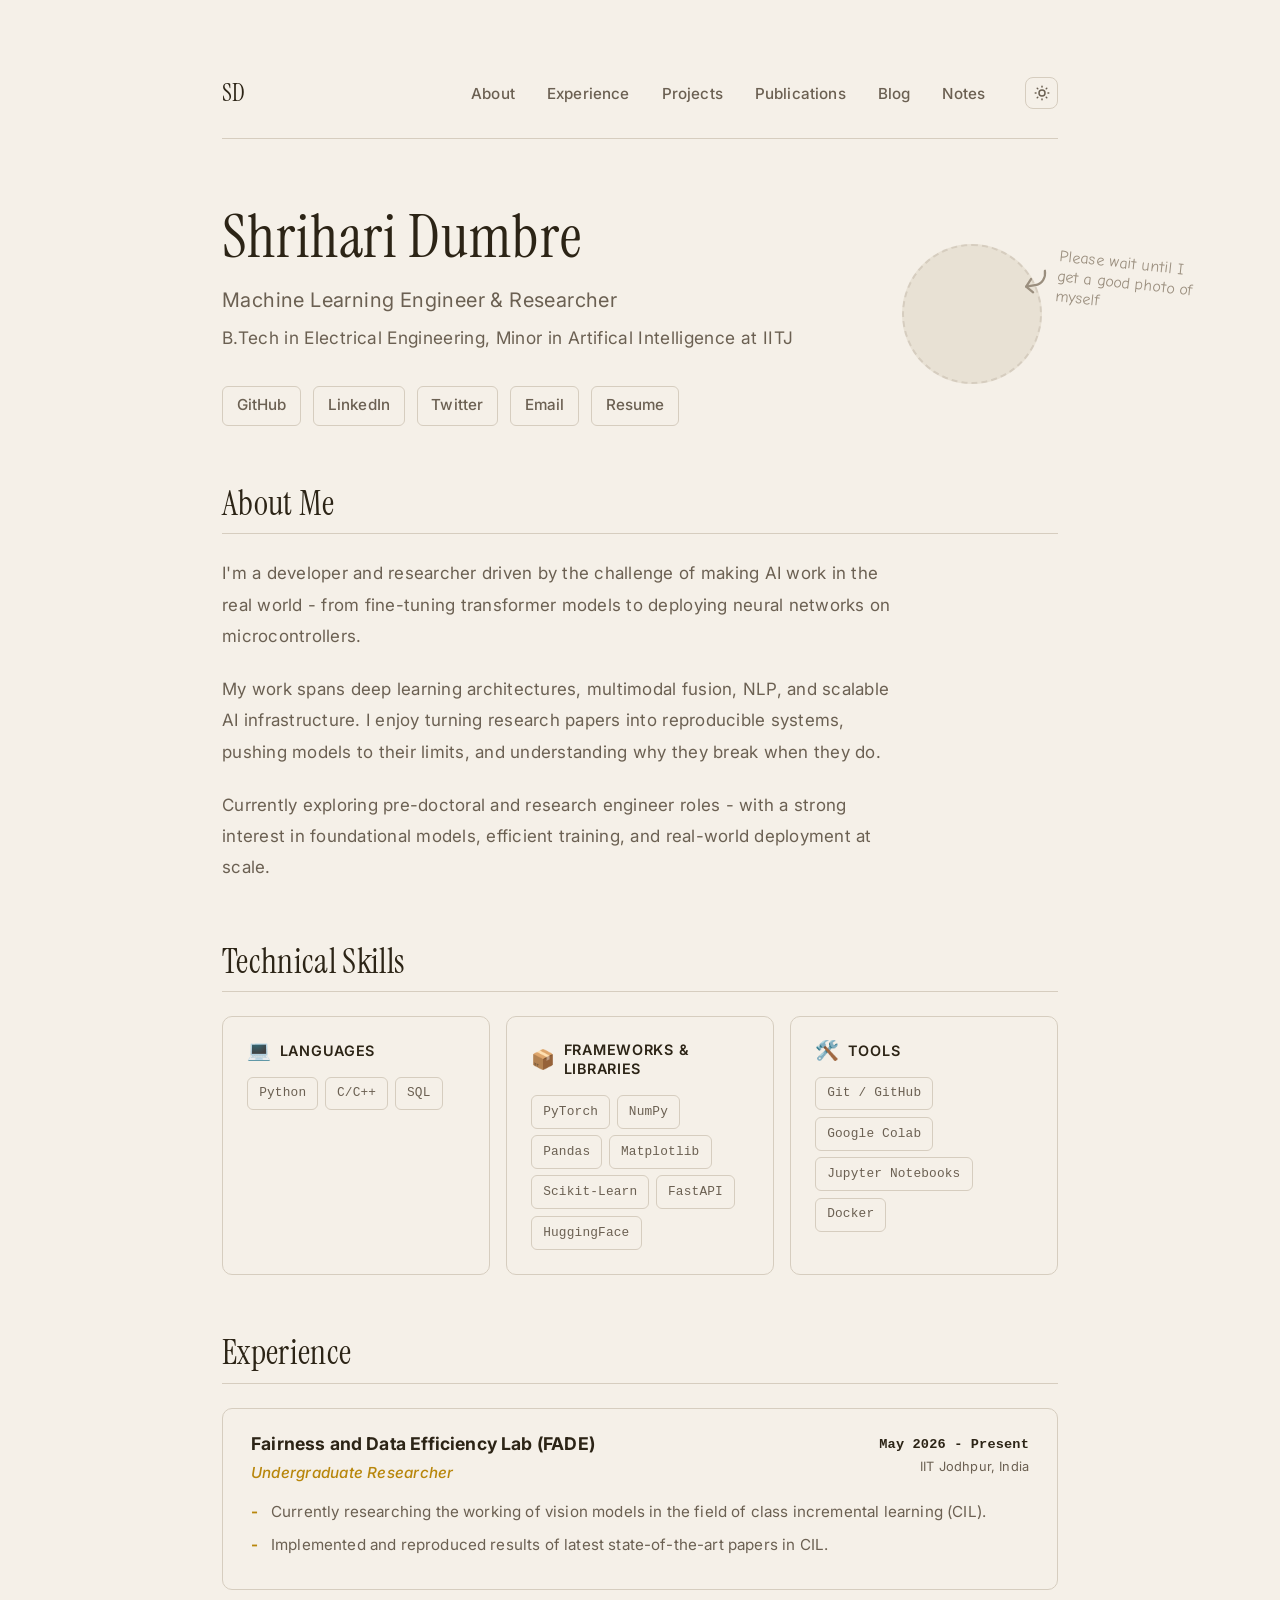
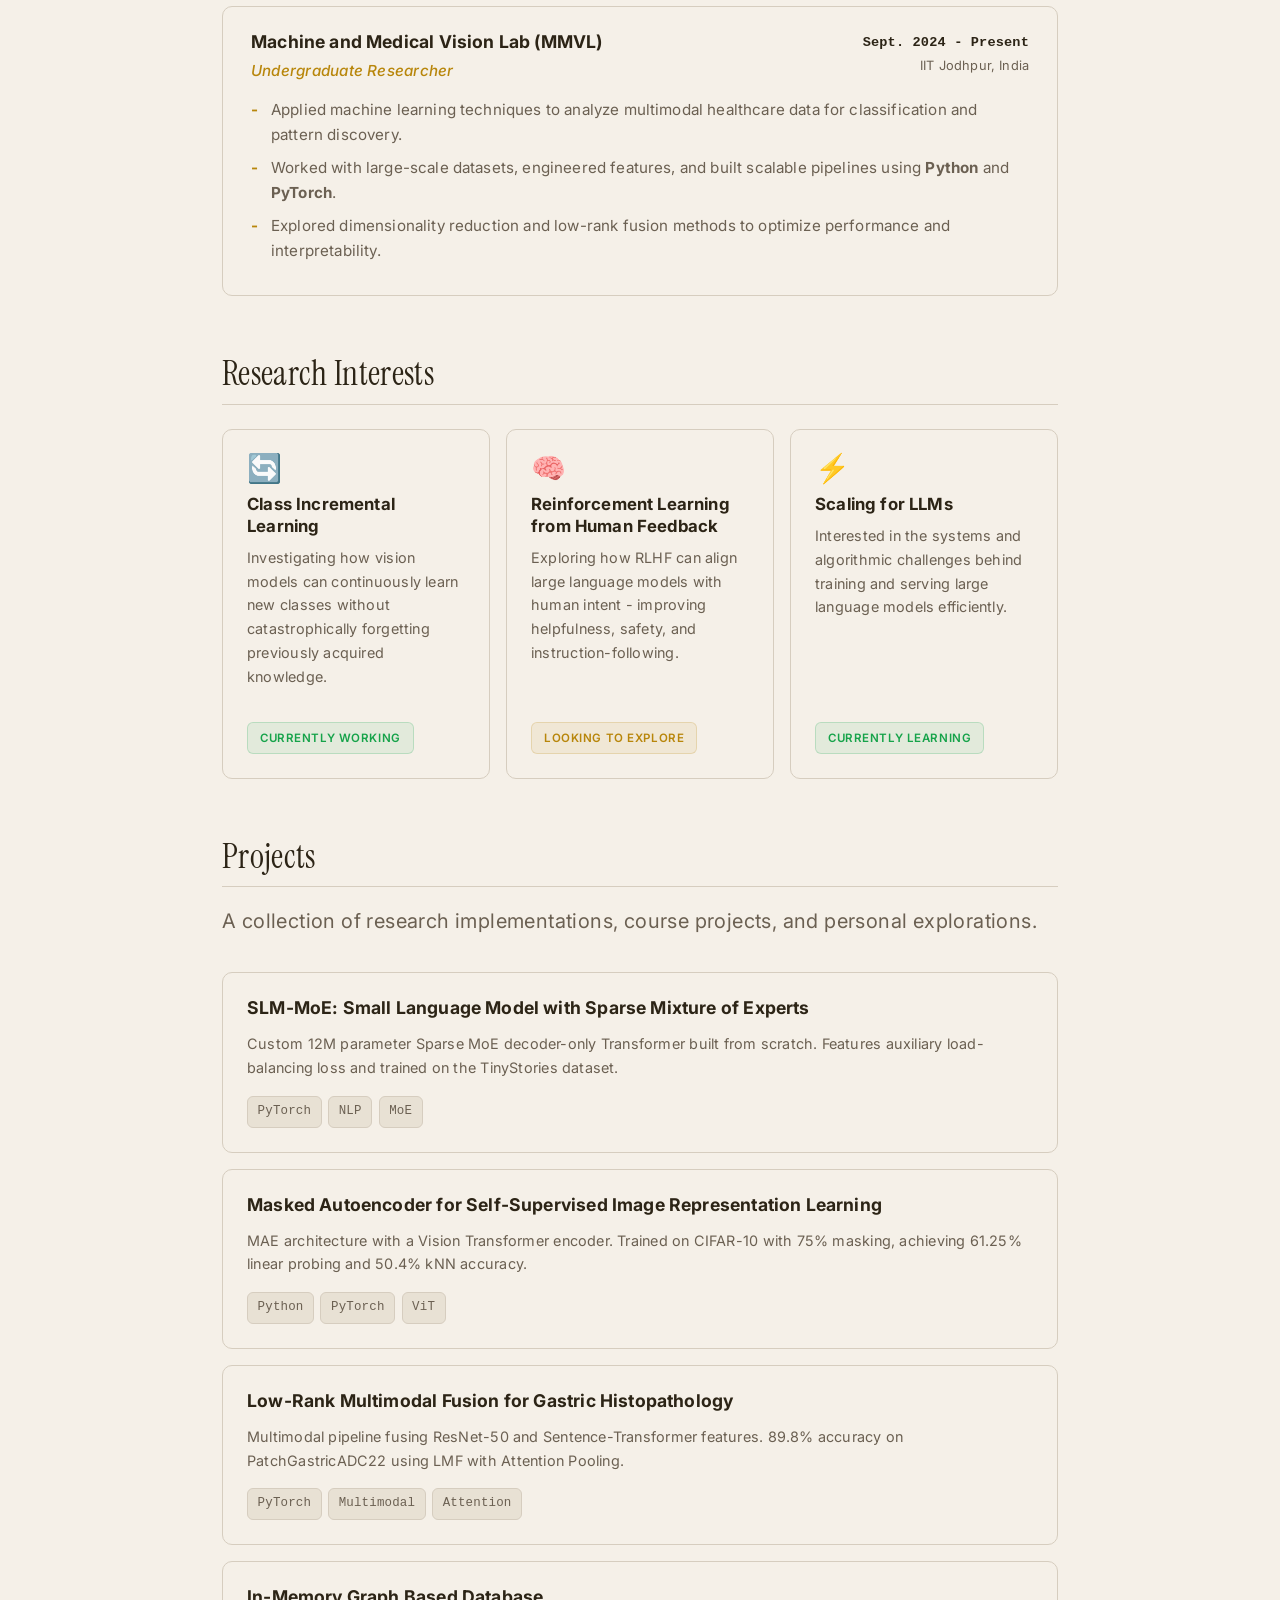
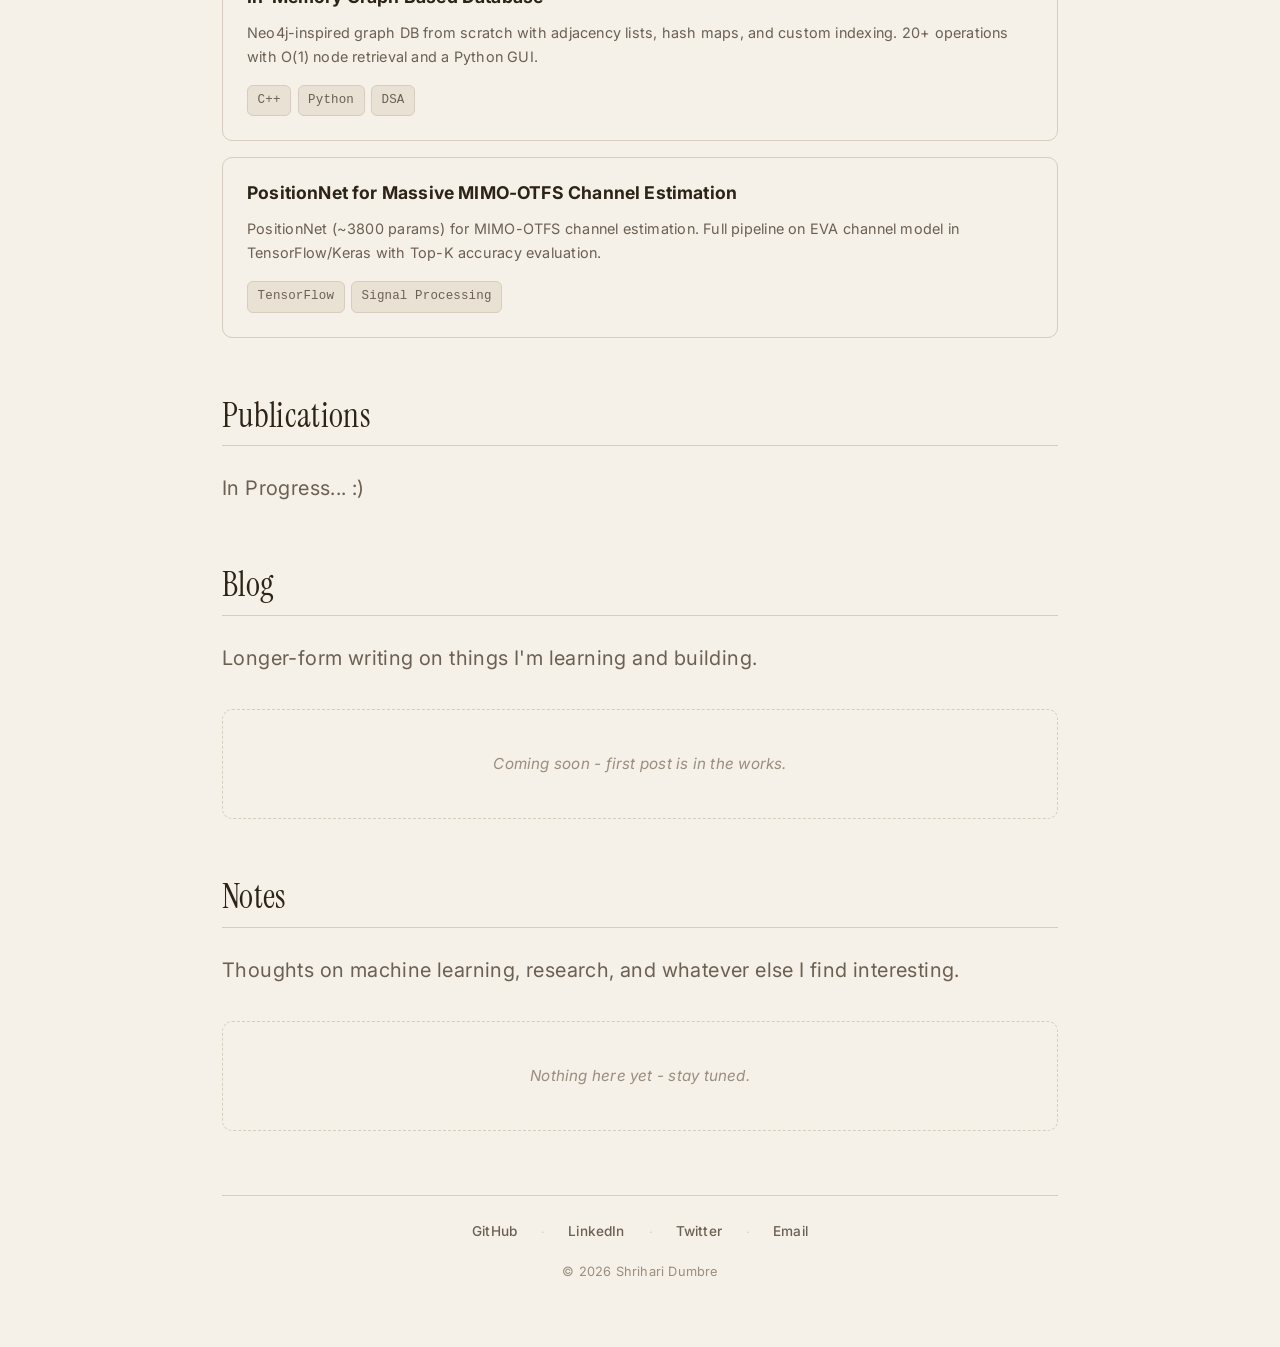
==== commit 67e9229b: "minor changes" ====
--- a/index.html
+++ b/index.html
@@ -70,9 +70,9 @@
     <!-- ═══ About ═══ -->
     <section id="about" data-animate>
       <h2>About Me</h2>
-      <p>
-        I'm interested in problems that are just structured enough to be solvable and just unpredictable enough to stay interesting — especially in machine learning and related areas. I spend a fair amount of time working with models that don't always cooperate, trying to get them to do something useful anyway. Somewhere between debugging, experimenting, and convincing myself that the next run will finally converge, I've developed a preference for challenges that reward persistence more than elegance. It's less of a hobby and more an ongoing negotiation with complexity, and I tend to stick with it until it gives in.
-      </p>
+      <p>I'm a developer and researcher driven by the challenge of making AI work in the real world - from fine-tuning transformer models to deploying neural networks on microcontrollers.</p>
+      <p>My work spans deep learning architectures, multimodal fusion, NLP, and scalable AI infrastructure. I enjoy turning research papers into reproducible systems, pushing models to their limits, and understanding why they break when they do.</p>
+      <p>Currently exploring pre-doctoral and research engineer roles - with a strong interest in foundational models, efficient training, and real-world deployment at scale.</p>
     </section>
 
     <!-- ═══ Skills ═══ -->
@@ -134,7 +134,7 @@
             <p class="exp-role">Undergraduate Researcher</p>
           </div>
           <div class="exp-meta">
-            <span class="exp-date">May 2026 — Present</span>
+            <span class="exp-date">May 2026 - Present</span>
             <span class="exp-location">IIT Jodhpur, India</span>
           </div>
         </div>
@@ -151,7 +151,7 @@
             <p class="exp-role">Undergraduate Researcher</p>
           </div>
           <div class="exp-meta">
-            <span class="exp-date">Sept. 2024 — Present</span>
+            <span class="exp-date">Sept. 2024 - Present</span>
             <span class="exp-location">IIT Jodhpur, India</span>
           </div>
         </div>
@@ -178,7 +178,7 @@
         <div class="research-card">
           <div class="research-icon">🧠</div>
           <h3>Reinforcement Learning from Human Feedback</h3>
-          <p>Exploring how RLHF can align large language models with human intent — improving helpfulness, safety, and instruction-following.</p>
+          <p>Exploring how RLHF can align large language models with human intent - improving helpfulness, safety, and instruction-following.</p>
           <span class="research-status exploring">Looking to Explore</span>
         </div>
 
@@ -267,7 +267,7 @@
            3. Edit the content inside the new file
            4. Add a new card below by copying the <a class="blog-card"> block
            5. Update the href, title, description, date, reading time, and tags
-           6. Push to GitHub — done!
+           6. Push to GitHub - done!
            
            Posts are listed newest-first. Just add new cards at the top.
       ═══════════════════════════════════════════════════════ -->
@@ -300,7 +300,7 @@
         </a> -->
 
         <div class="notes-empty">
-          <p>Coming soon — first post is in the works.</p>
+          <p>Coming soon - first post is in the works.</p>
         </div>
 
       </div>
@@ -333,7 +333,7 @@
         ─── End template ─── -->
 
         <div class="notes-empty">
-          <p>Nothing here yet — stay tuned.</p>
+          <p>Nothing here yet - stay tuned.</p>
         </div>
 
       </div>
--- a/style.css
+++ b/style.css
@@ -483,7 +483,7 @@
 }
 
 .exp-bullets li::before {
-  content: "\2013";
+  content: "-";
   position: absolute;
   left: 0;
   color: var(--accent);
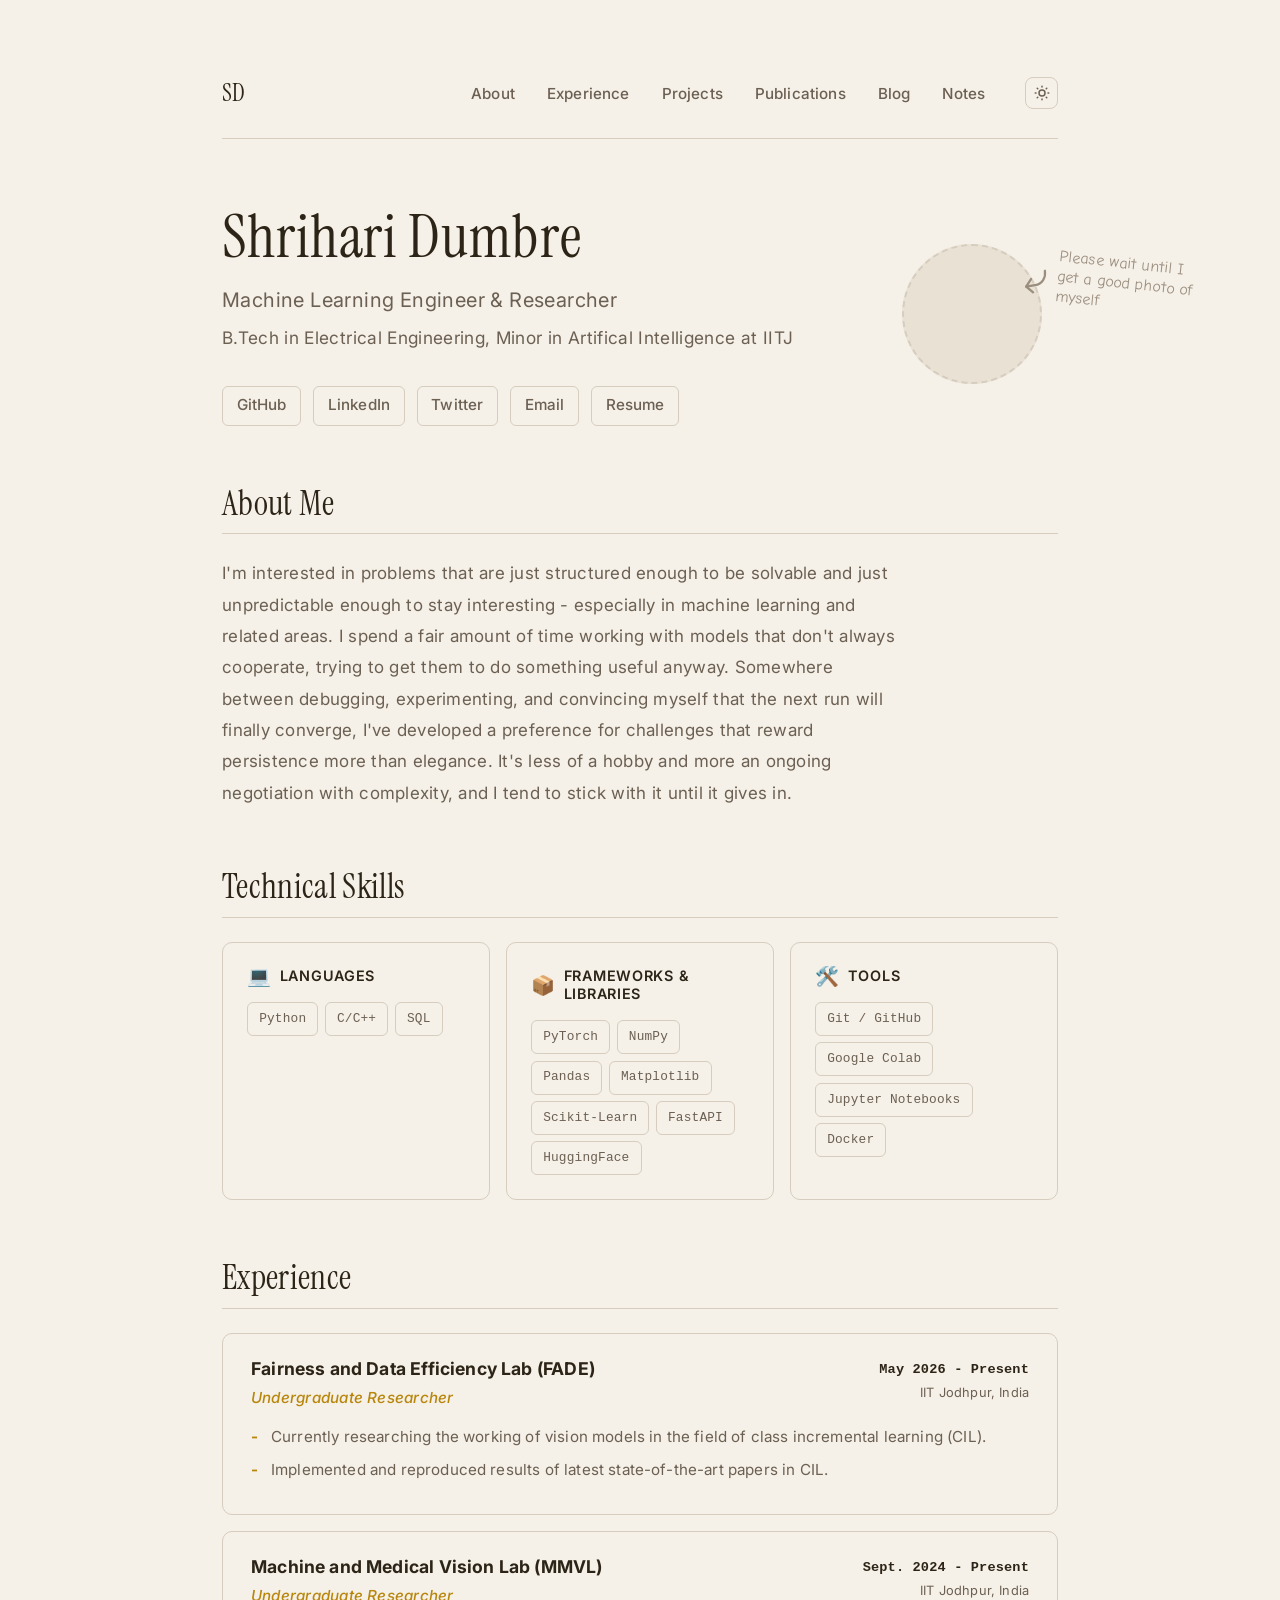
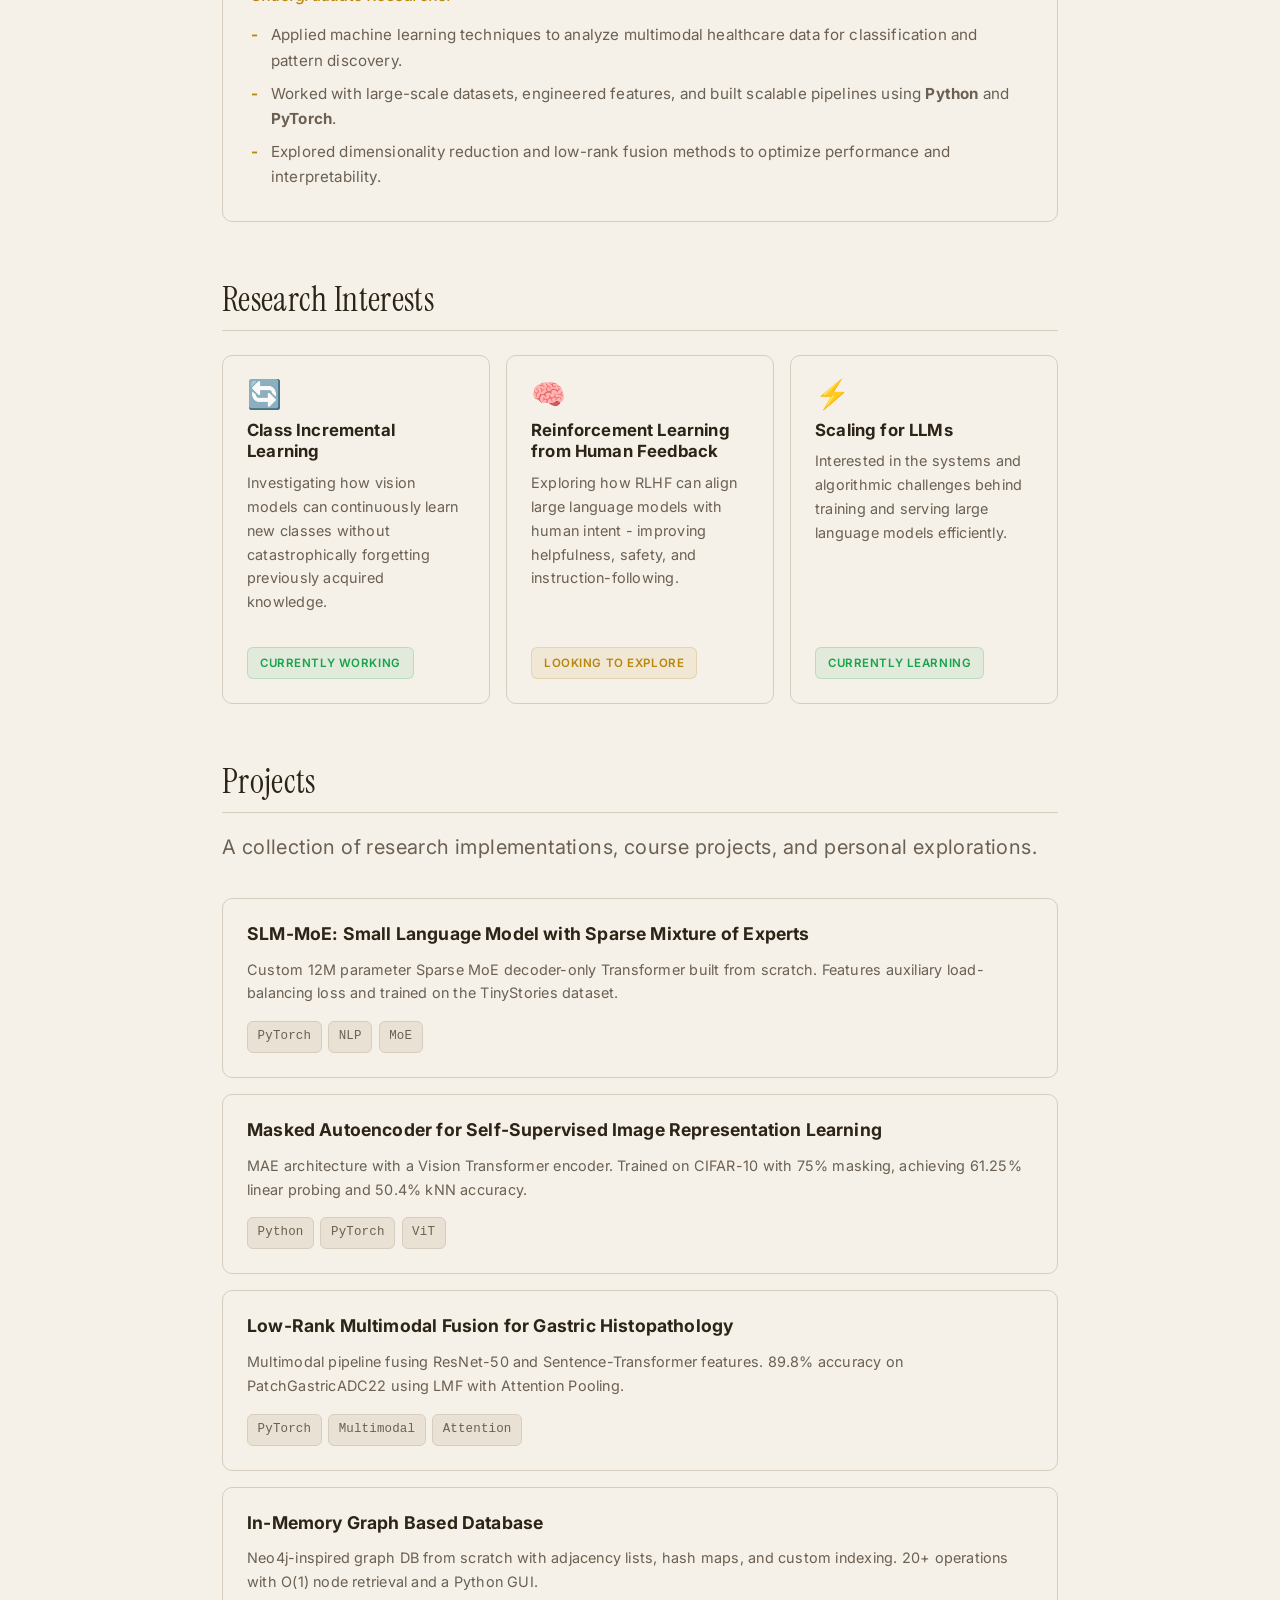
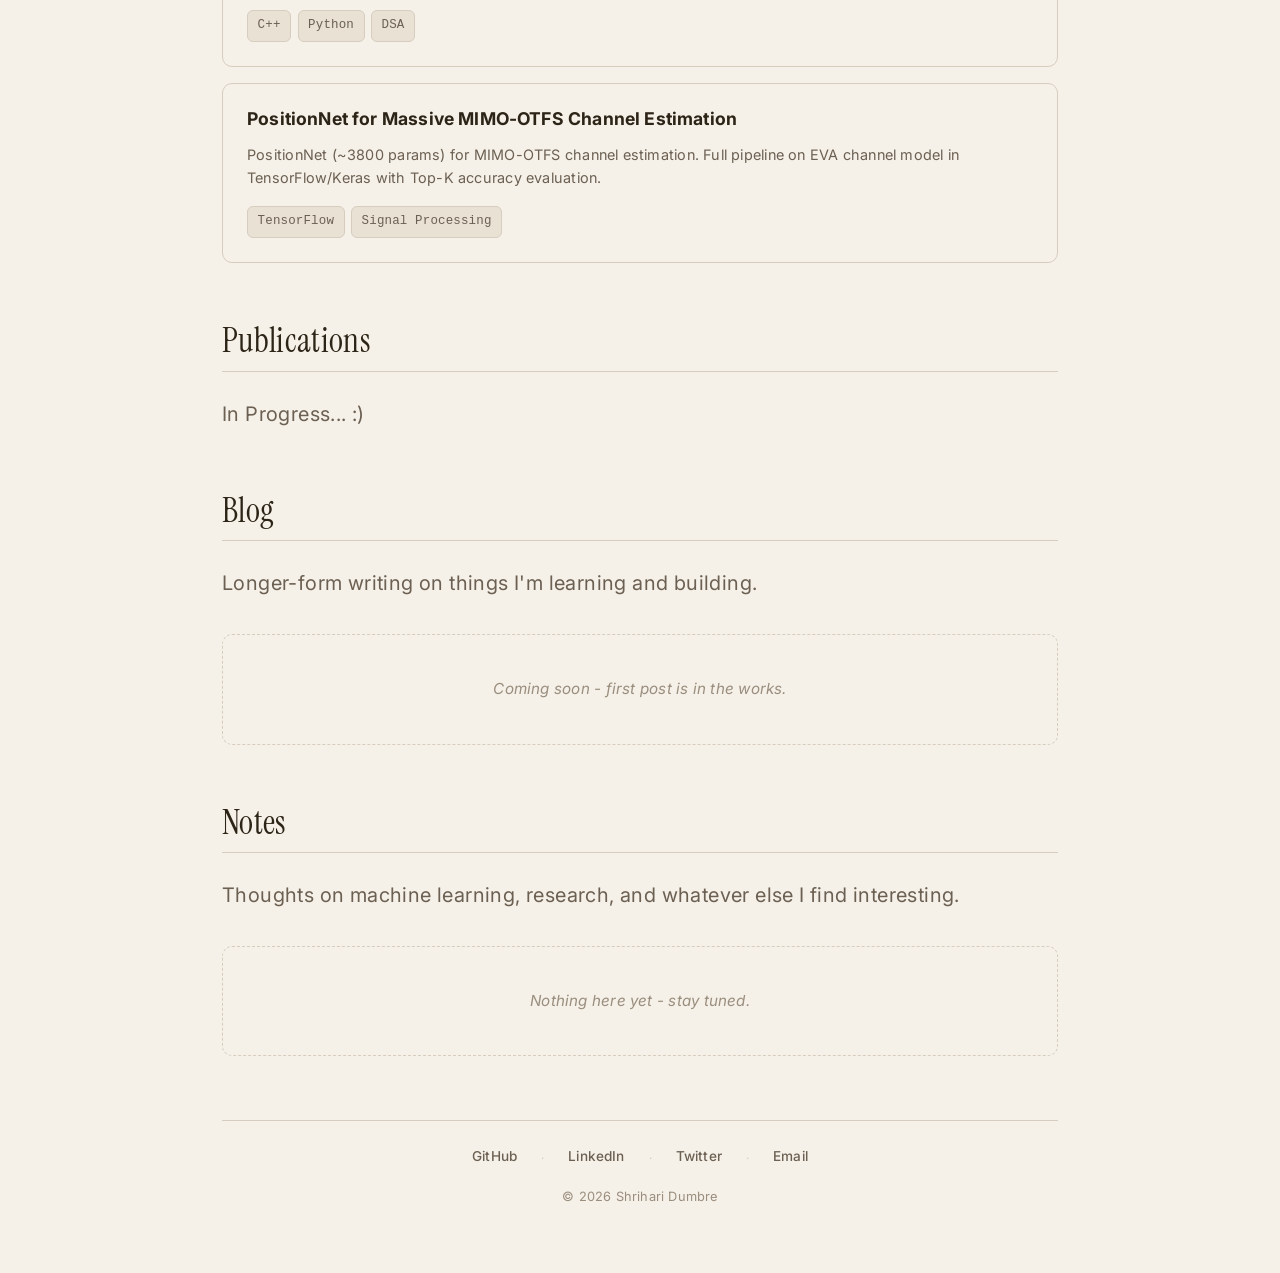
==== commit 276a26d9: "change" ====
--- a/index.html
+++ b/index.html
@@ -70,9 +70,9 @@
     <!-- ═══ About ═══ -->
     <section id="about" data-animate>
       <h2>About Me</h2>
-      <p>I'm a developer and researcher driven by the challenge of making AI work in the real world - from fine-tuning transformer models to deploying neural networks on microcontrollers.</p>
-      <p>My work spans deep learning architectures, multimodal fusion, NLP, and scalable AI infrastructure. I enjoy turning research papers into reproducible systems, pushing models to their limits, and understanding why they break when they do.</p>
-      <p>Currently exploring pre-doctoral and research engineer roles - with a strong interest in foundational models, efficient training, and real-world deployment at scale.</p>
+      <p>
+        I'm interested in problems that are just structured enough to be solvable and just unpredictable enough to stay interesting - especially in machine learning and related areas. I spend a fair amount of time working with models that don't always cooperate, trying to get them to do something useful anyway. Somewhere between debugging, experimenting, and convincing myself that the next run will finally converge, I've developed a preference for challenges that reward persistence more than elegance. It's less of a hobby and more an ongoing negotiation with complexity, and I tend to stick with it until it gives in.
+      </p>
     </section>
 
     <!-- ═══ Skills ═══ -->
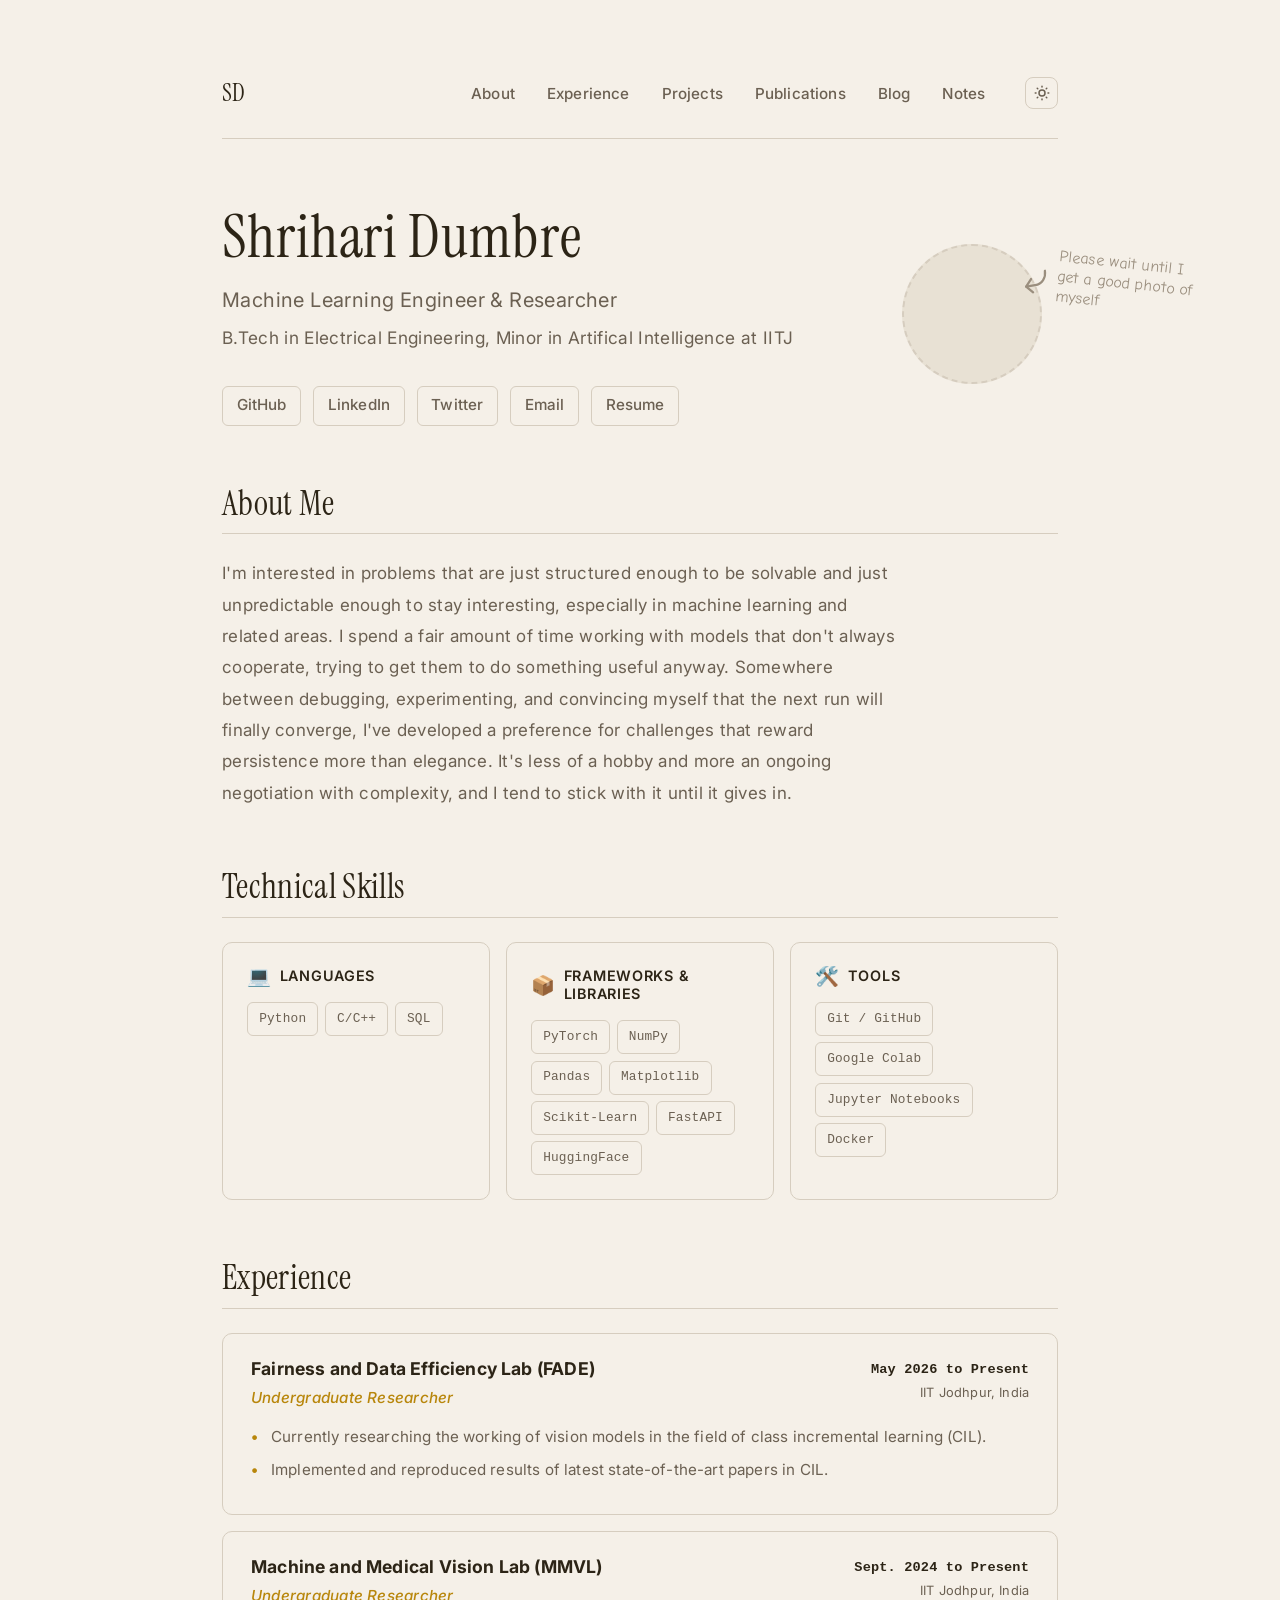
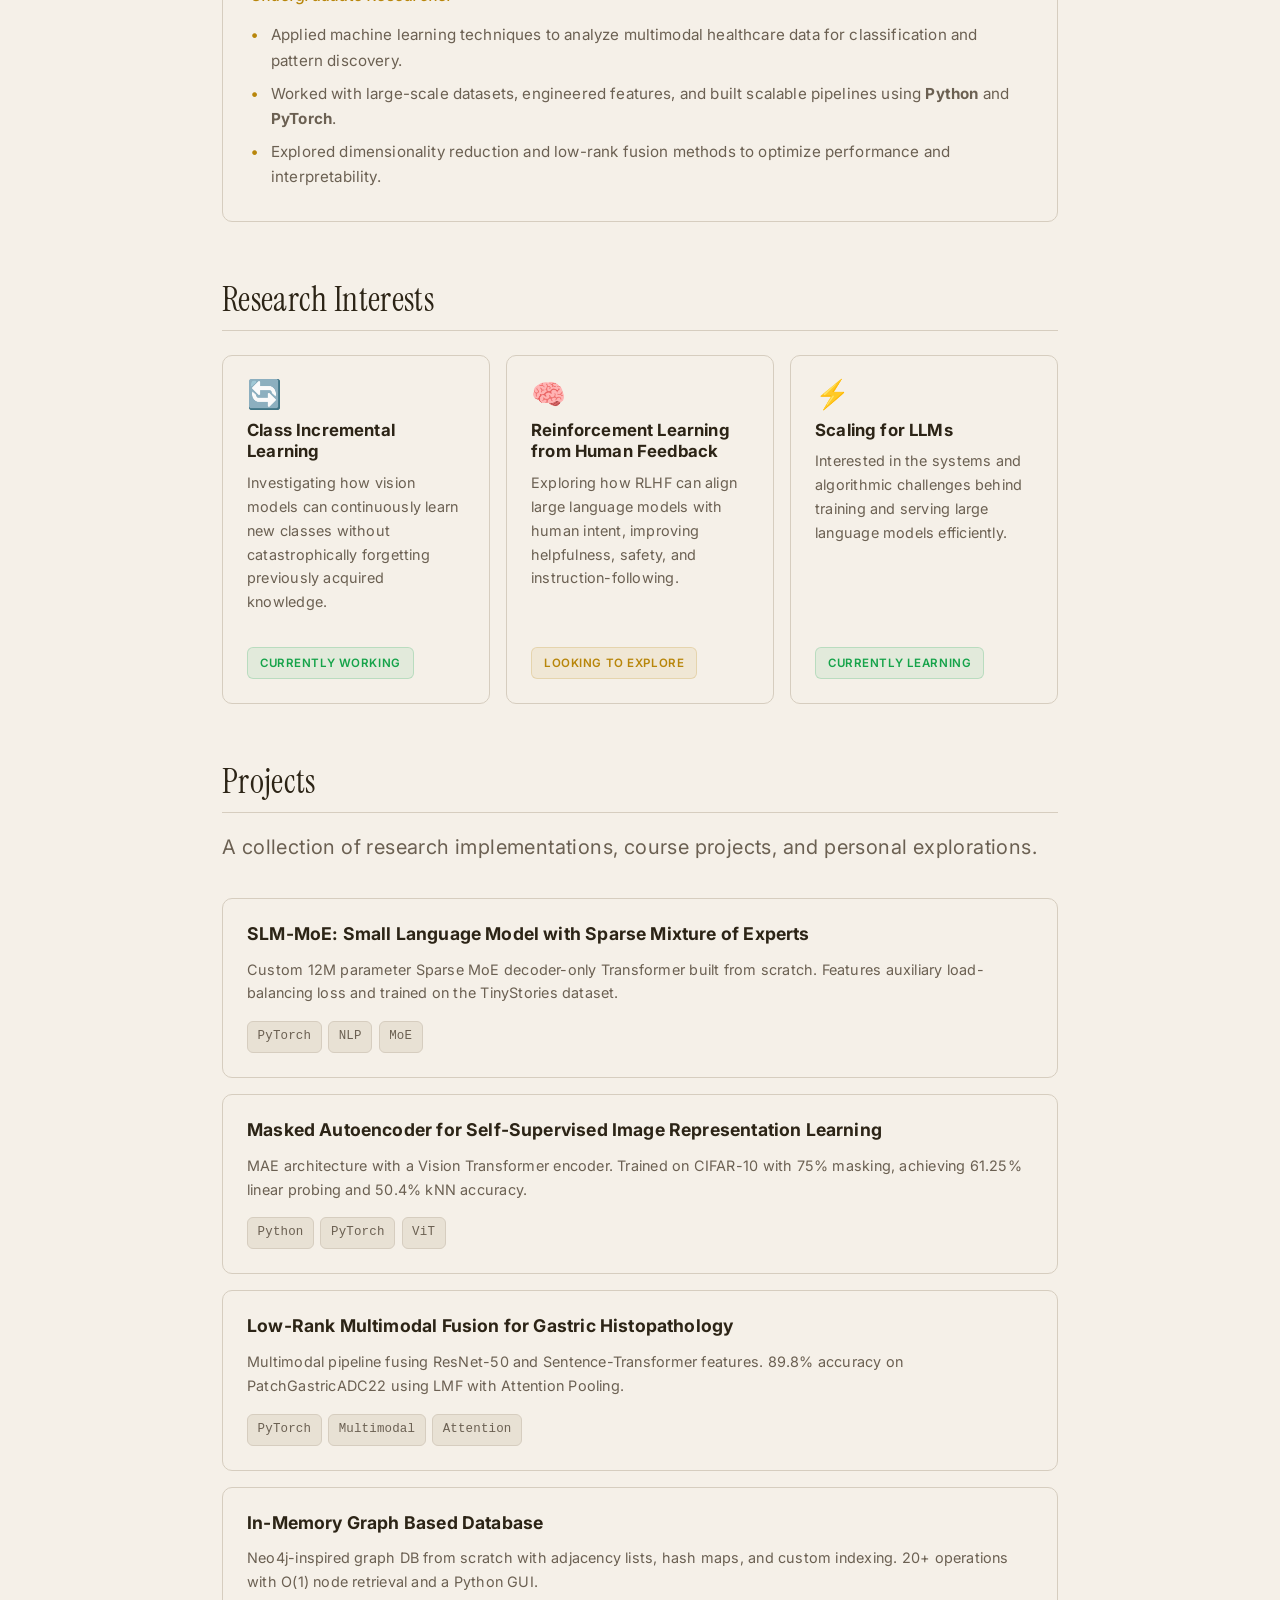
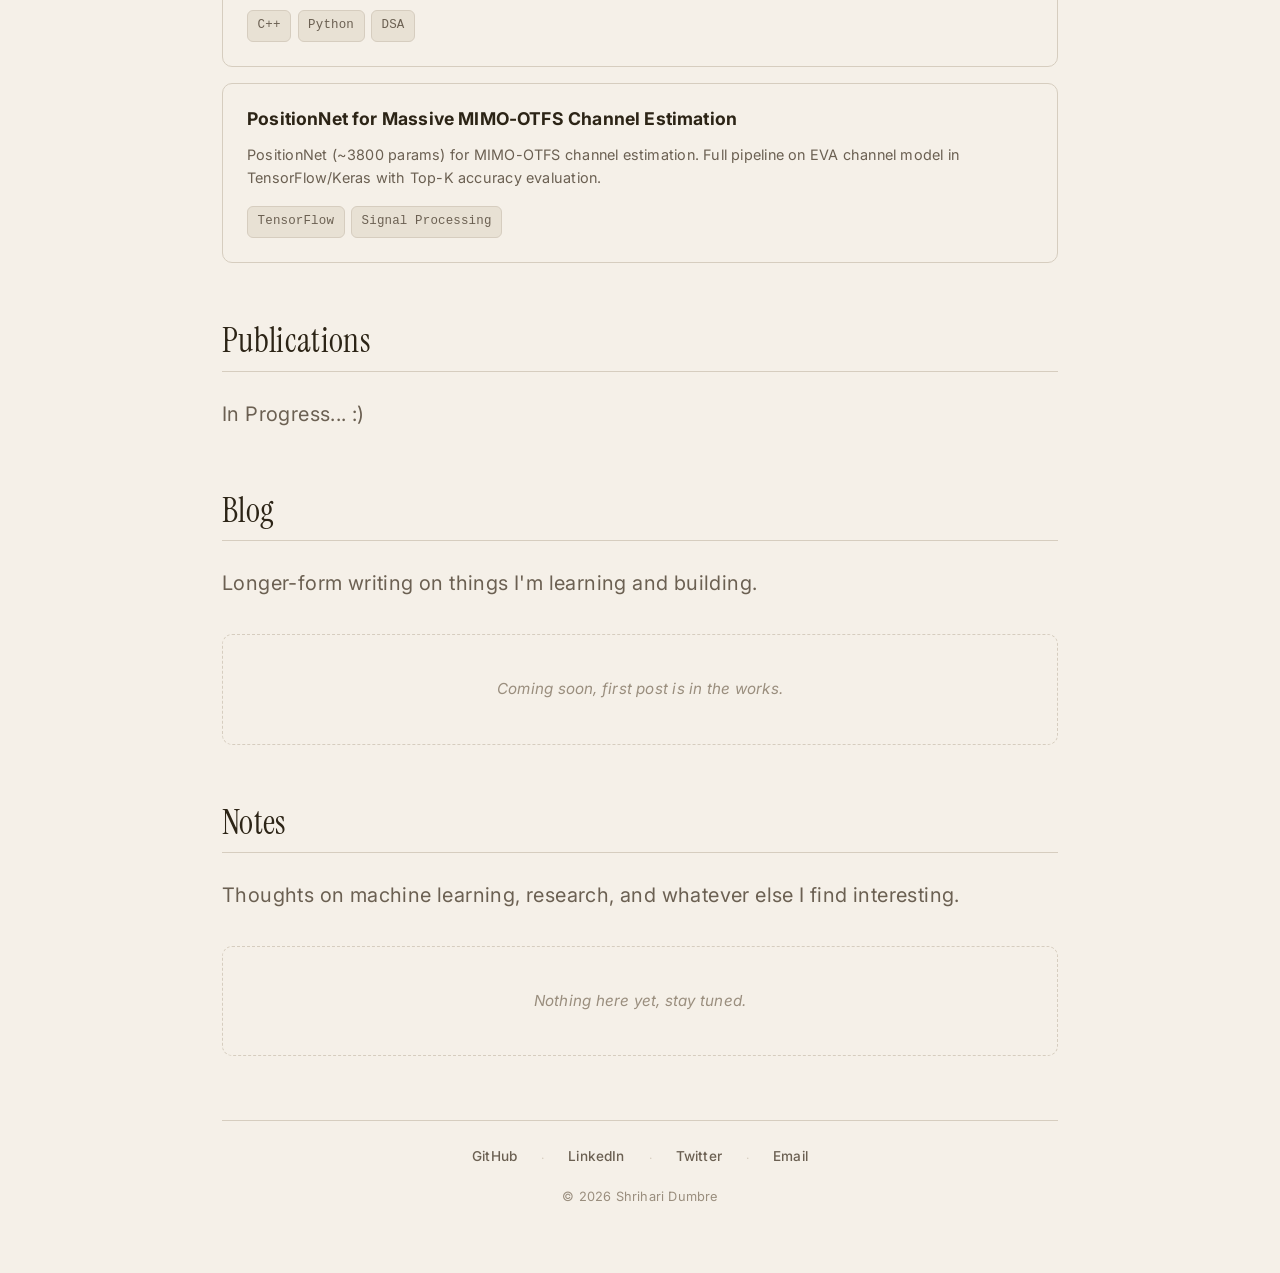
==== commit 21921e92: "text changes" ====
--- a/index.html
+++ b/index.html
@@ -3,8 +3,8 @@
 <head>
   <meta charset="UTF-8" />
   <meta name="viewport" content="width=device-width, initial-scale=1.0" />
-  <title>Shrihari Dumbre - AI/ML Engineer</title>
-  <meta name="description" content="Shrihari Dumbre - Machine Learning Engineer & Researcher." />
+  <title>Shrihari Dumbre | AI/ML Engineer</title>
+  <meta name="description" content="Shrihari Dumbre, Machine Learning Engineer & Researcher." />
   <meta name="theme-color" content="#f5f0e8" />
   <link rel="icon" href="data:image/svg+xml,<svg xmlns='http://www.w3.org/2000/svg' viewBox='0 0 100 100'><text y='.9em' font-size='90'>SD</text></svg>" />
   <link rel="preconnect" href="https://fonts.googleapis.com" />
@@ -71,7 +71,7 @@
     <section id="about" data-animate>
       <h2>About Me</h2>
       <p>
-        I'm interested in problems that are just structured enough to be solvable and just unpredictable enough to stay interesting - especially in machine learning and related areas. I spend a fair amount of time working with models that don't always cooperate, trying to get them to do something useful anyway. Somewhere between debugging, experimenting, and convincing myself that the next run will finally converge, I've developed a preference for challenges that reward persistence more than elegance. It's less of a hobby and more an ongoing negotiation with complexity, and I tend to stick with it until it gives in.
+        I'm interested in problems that are just structured enough to be solvable and just unpredictable enough to stay interesting, especially in machine learning and related areas. I spend a fair amount of time working with models that don't always cooperate, trying to get them to do something useful anyway. Somewhere between debugging, experimenting, and convincing myself that the next run will finally converge, I've developed a preference for challenges that reward persistence more than elegance. It's less of a hobby and more an ongoing negotiation with complexity, and I tend to stick with it until it gives in.
       </p>
     </section>
 
@@ -134,7 +134,7 @@
             <p class="exp-role">Undergraduate Researcher</p>
           </div>
           <div class="exp-meta">
-            <span class="exp-date">May 2026 - Present</span>
+            <span class="exp-date">May 2026 to Present</span>
             <span class="exp-location">IIT Jodhpur, India</span>
           </div>
         </div>
@@ -151,7 +151,7 @@
             <p class="exp-role">Undergraduate Researcher</p>
           </div>
           <div class="exp-meta">
-            <span class="exp-date">Sept. 2024 - Present</span>
+            <span class="exp-date">Sept. 2024 to Present</span>
             <span class="exp-location">IIT Jodhpur, India</span>
           </div>
         </div>
@@ -178,7 +178,7 @@
         <div class="research-card">
           <div class="research-icon">🧠</div>
           <h3>Reinforcement Learning from Human Feedback</h3>
-          <p>Exploring how RLHF can align large language models with human intent - improving helpfulness, safety, and instruction-following.</p>
+          <p>Exploring how RLHF can align large language models with human intent, improving helpfulness, safety, and instruction-following.</p>
           <span class="research-status exploring">Looking to Explore</span>
         </div>
 
@@ -267,7 +267,7 @@
            3. Edit the content inside the new file
            4. Add a new card below by copying the <a class="blog-card"> block
            5. Update the href, title, description, date, reading time, and tags
-           6. Push to GitHub - done!
+           6. Push to GitHub and you're done!
            
            Posts are listed newest-first. Just add new cards at the top.
       ═══════════════════════════════════════════════════════ -->
@@ -300,7 +300,7 @@
         </a> -->
 
         <div class="notes-empty">
-          <p>Coming soon - first post is in the works.</p>
+          <p>Coming soon, first post is in the works.</p>
         </div>
 
       </div>
@@ -333,7 +333,7 @@
         ─── End template ─── -->
 
         <div class="notes-empty">
-          <p>Nothing here yet - stay tuned.</p>
+          <p>Nothing here yet, stay tuned.</p>
         </div>
 
       </div>
--- a/style.css
+++ b/style.css
@@ -483,7 +483,7 @@
 }
 
 .exp-bullets li::before {
-  content: "-";
+  content: "\2022";
   position: absolute;
   left: 0;
   color: var(--accent);
